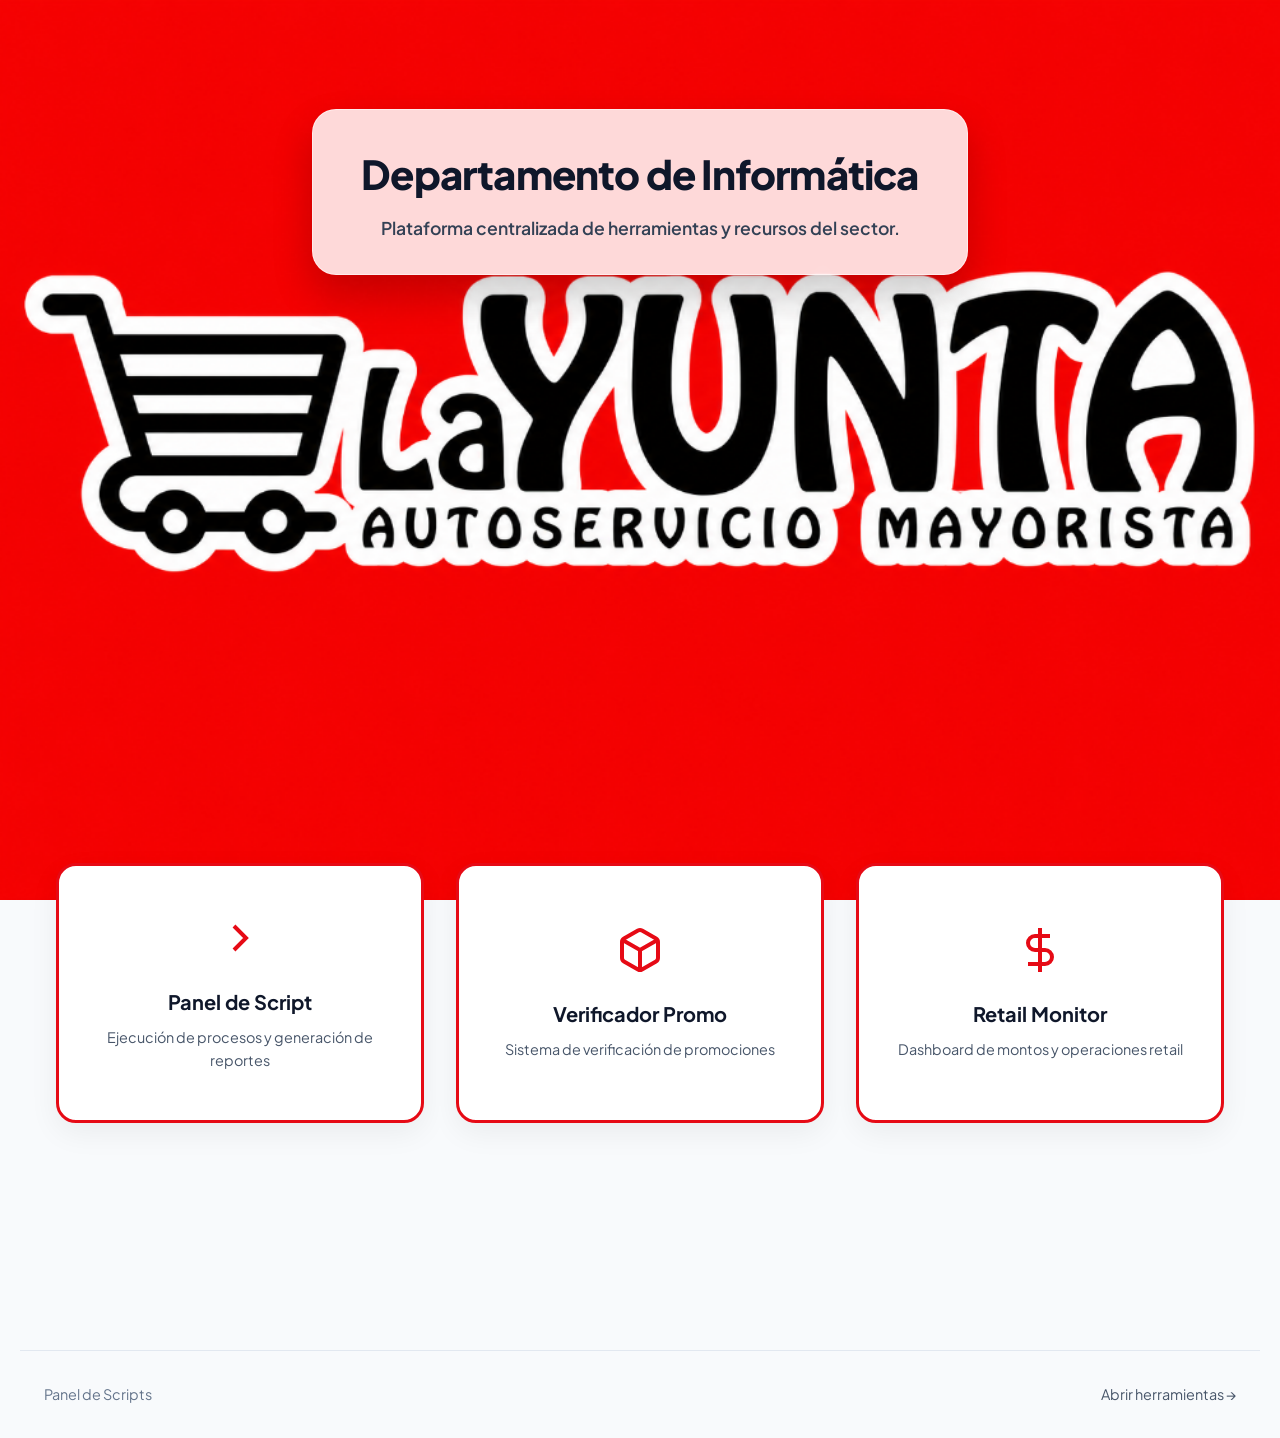
==== index.html @ d496cbad "Cambiar el nombre de Retail Monto a Retail Monitor" ====
<!DOCTYPE html>
<html lang="es">
<head>
    <meta charset="UTF-8">
    <meta name="viewport" content="width=device-width, initial-scale=1.0">
    <title>Informática - LA YUNTA</title>
    <meta name="description" content="Portal de herramientas de Informática de LA YUNTA.">
    
    <!-- Google Fonts -->
    <link rel="preconnect" href="https://fonts.googleapis.com">
    <link rel="preconnect" href="https://fonts.gstatic.com" crossorigin>
    <link href="https://fonts.googleapis.com/css2?family=Outfit:wght@400;500;600;700&family=Plus+Jakarta+Sans:wght@400;500;600;700&display=swap" rel="stylesheet">
    
    <link rel="icon" type="image/svg+xml" href="favicon.svg">
    <link rel="stylesheet" href="style.css">
</head>
<body>
    <div class="glow-bg" style="background-image: url('logo_la_yunta_highres.png'); background-size: cover; background-repeat: no-repeat; background-position: center; opacity: 1;"></div>

    <main>
        <section style="display: flex; flex-direction: column; align-items: center; justify-content: flex-start; width: 100%; min-height: 150vh; padding-top: 5vh;">
            <div class="hero-copy" style="max-width: 800px; margin: 4rem auto 0; text-align: center; padding-bottom: 3rem;">
                <div style="background: rgba(255, 255, 255, 0.85); backdrop-filter: blur(12px); -webkit-backdrop-filter: blur(12px); padding: 2rem 3rem; border-radius: 24px; border: 1px solid rgba(255, 255, 255, 0.5); box-shadow: 0 20px 40px rgba(0,0,0,0.2); display: inline-block;">
                    <h1 style="color: #0f172a; margin-bottom: 0.5rem; letter-spacing: -0.02em; font-size: 2.5rem; font-weight: 800;">Departamento de Informática</h1>
                    <p style="color: #334155; font-weight: 600; font-size: 1.1rem; margin: 0;">Plataforma centralizada de herramientas y recursos del sector.</p>
                </div>
            </div>

            <div class="tools-grid" style="display: grid; grid-template-columns: repeat(auto-fit, minmax(320px, 1fr)); gap: 2rem; max-width: 1200px; margin: 0 auto; padding: 0 1rem; margin-top: 60vh;">
                <!-- Herramienta 1 -->
                <a href="/scripts.html" style="text-decoration: none;">
                    <div class="glass-card preview-card" style="padding: 3rem 2rem; text-align: center; height: 100%; display: flex; flex-direction: column; align-items: center; justify-content: center; gap: 1.5rem; transition: transform 0.2s; border: 3px solid var(--primary);">
                        <svg width="48" height="48" viewBox="0 0 24 24" fill="none" stroke="currentColor" stroke-width="2" style="color: var(--primary)"><polyline points="9 18 15 12 9 6"/></svg>
                        <div>
                            <h3 style="color: var(--text-primary); margin-bottom: 0.5rem; font-size: 1.25rem;">Panel de Script</h3>
                            <p style="color: var(--text-secondary); font-size: 0.9rem;">Ejecución de procesos y generación de reportes</p>
                        </div>
                    </div>
                </a>

                <!-- Herramienta 2 -->
                <a href="https://botly.servepics.com/" style="text-decoration: none;">
                    <div class="glass-card preview-card" style="padding: 3rem 2rem; text-align: center; height: 100%; display: flex; flex-direction: column; align-items: center; justify-content: center; gap: 1.5rem; transition: transform 0.2s; border: 3px solid var(--primary);">
                        <svg width="48" height="48" viewBox="0 0 24 24" fill="none" stroke="currentColor" stroke-width="2" style="color: var(--primary)"><path d="M21 16V8a2 2 0 0 0-1-1.73l-7-4a2 2 0 0 0-2 0l-7 4A2 2 0 0 0 3 8v8a2 2 0 0 0 1 1.73l7 4a2 2 0 0 0 2 0l7-4A2 2 0 0 0 21 16z"></path><polyline points="3.27 6.96 12 12.01 20.73 6.96"></polyline><line x1="12" y1="22.08" x2="12" y2="12"></line></svg>
                        <div>
                            <h3 style="color: var(--text-primary); margin-bottom: 0.5rem; font-size: 1.25rem;">Verificador Promo</h3>
                            <p style="color: var(--text-secondary); font-size: 0.9rem;">Sistema de verificación de promociones</p>
                        </div>
                    </div>
                </a>

                <!-- Herramienta 3 -->
                <a href="http://138.97.177.80:8000/dashboard" style="text-decoration: none;">
                    <div class="glass-card preview-card" style="padding: 3rem 2rem; text-align: center; height: 100%; display: flex; flex-direction: column; align-items: center; justify-content: center; gap: 1.5rem; transition: transform 0.2s; border: 3px solid var(--primary);">
                        <svg width="48" height="48" viewBox="0 0 24 24" fill="none" stroke="currentColor" stroke-width="2" style="color: var(--primary)"><line x1="12" y1="1" x2="12" y2="23"/><path d="M17 5H9.5a3.5 3.5 0 0 0 0 7h5a3.5 3.5 0 0 1 0 7H6"/></svg>
                        <div>
                            <h3 style="color: var(--text-primary); margin-bottom: 0.5rem; font-size: 1.25rem;">Retail Monitor</h3>
                            <p style="color: var(--text-secondary); font-size: 0.9rem;">Dashboard de montos y operaciones retail</p>
                        </div>
                    </div>
                </a>
            </div>
        </section>
    </main>

    <footer class="site-footer">
        <div class="footer-content">
            <span>Panel de Scripts</span>
            <a href="/scripts.html" class="footer-link">Abrir herramientas &rarr;</a>
        </div>
    </footer>
</body>
</html>
---- style.css ----
/* ==========================================================================
   DESIGN SYSTEM & VARIABLES (LIGHT THEME)
   ========================================================================== */
:root {
    --bg-main: #f8fafc;
    --bg-surface: #ffffff;
    --bg-card: rgba(255, 255, 255, 0.9);
    --bg-card-hover: #ffffff;
    --bg-input: #ffffff;
    
    --border-color: #e2e8f0;
    --border-glow: rgba(230, 10, 21, 0.3);
    --border-accent: rgba(230, 10, 21, 0.3);
    
    --text-primary: #0f172a;
    --text-secondary: #475569;
    --text-muted: #64748b;
    
    --primary: #e60a15;
    --primary-hover: #cc000a;
    --primary-glow: rgba(230, 10, 21, 0.25);
    
    --emerald: #059669;
    --emerald-glow: rgba(5, 150, 105, 0.2);
    --rose: #e11d48;
    --rose-glow: rgba(225, 29, 72, 0.2);
    
    --font-heading: 'Outfit', -apple-system, sans-serif;
    --font-body: 'Plus Jakarta Sans', -apple-system, sans-serif;
    
    --radius-sm: 8px;
    --radius-md: 14px;
    --radius-lg: 20px;
    --radius-full: 9999px;
    
    --transition-fast: 0.2s cubic-bezier(0.4, 0, 0.2, 1);
    --transition-normal: 0.3s cubic-bezier(0.4, 0, 0.2, 1);
}

/* ==========================================================================
   RESET & BASE STYLES
   ========================================================================== */
*, *::before, *::after {
    box-sizing: border-box;
    margin: 0;
    padding: 0;
}

body {
    min-height: 100vh;
    font-family: var(--font-body);
    background-color: var(--bg-main);
    color: var(--text-primary);
    line-height: 1.6;
    overflow-x: hidden;
    position: relative;
}

/* Dynamic Ambient Glow */
.glow-bg {
    position: fixed;
    top: 0;
    left: 0;
    width: 100vw;
    height: 100vh;
    pointer-events: none;
    z-index: -1;
    background: 
        radial-gradient(circle at 15% 15%, rgba(230, 10, 21, 0.08), transparent 45%),
        radial-gradient(circle at 85% 20%, rgba(200, 0, 10, 0.06), transparent 40%),
        radial-gradient(circle at 50% 85%, rgba(230, 10, 21, 0.05), transparent 50%);
}

/* ==========================================================================
   HEADER & NAVIGATION
   ========================================================================== */
.site-header {
    max-width: 1240px;
    margin: 0 auto;
    padding: 24px;
    display: flex;
    align-items: center;
    justify-content: space-between;
    gap: 20px;
}

.brand {
    display: inline-flex;
    align-items: center;
    gap: 12px;
    text-decoration: none;
    color: var(--text-primary);
    font-family: var(--font-heading);
    font-size: 1.15rem;
    font-weight: 700;
    letter-spacing: -0.01em;
}

.brand-icon {
    width: 38px;
    height: 38px;
    border-radius: var(--radius-sm);
    background: linear-gradient(135deg, var(--primary), #6366f1);
    display: flex;
    align-items: center;
    justify-content: center;
    color: #ffffff;
    box-shadow: 0 4px 14px var(--primary-glow);
}

.site-nav {
    display: flex;
    align-items: center;
    gap: 12px;
}

.nav-link {
    padding: 8px 16px;
    border-radius: var(--radius-full);
    color: var(--text-secondary);
    text-decoration: none;
    font-size: 0.92rem;
    font-weight: 500;
    transition: var(--transition-fast);
}

.nav-link:hover {
    color: var(--text-primary);
    background: rgba(0, 0, 0, 0.04);
}

.nav-link.active {
    color: var(--text-primary);
    background: rgba(0, 0, 0, 0.06);
}

.nav-btn {
    display: inline-flex;
    align-items: center;
    gap: 6px;
    background: var(--bg-surface);
    border: 1px solid var(--border-color);
    box-shadow: 0 2px 8px rgba(0, 0, 0, 0.05);
}

.nav-btn:hover {
    border-color: var(--primary);
    transform: translateY(-1px);
}

/* ==========================================================================
   HERO SECTION
   ========================================================================== */
.hero {
    max-width: 1240px;
    margin: 0 auto;
    padding: 60px 24px 80px;
    display: grid;
    grid-template-columns: 1.2fr 0.9fr;
    gap: 48px;
    align-items: center;
}

.hero-copy {
    display: flex;
    flex-direction: column;
    align-items: flex-start;
}

.badge {
    display: inline-flex;
    align-items: center;
    gap: 8px;
    padding: 6px 14px;
    border-radius: var(--radius-full);
    background: #e0e7ff;
    border: 1px solid #c7d2fe;
    color: #3730a3;
    font-size: 0.85rem;
    font-weight: 600;
    margin-bottom: 20px;
}

.badge-dot {
    width: 8px;
    height: 8px;
    border-radius: 50%;
    background-color: var(--emerald);
    box-shadow: 0 0 6px var(--emerald);
}

.badge-dot.pulse {
    animation: pulse 2s infinite;
}

@keyframes pulse {
    0% { transform: scale(0.95); box-shadow: 0 0 0 0 rgba(5, 150, 105, 0.7); }
    70% { transform: scale(1); box-shadow: 0 0 0 8px rgba(5, 150, 105, 0); }
    100% { transform: scale(0.95); box-shadow: 0 0 0 0 rgba(5, 150, 105, 0); }
}

.hero h1, .panel-header h1 {
    font-family: var(--font-heading);
    font-size: clamp(2.5rem, 5vw, 3.8rem);
    font-weight: 700;
    line-height: 1.1;
    letter-spacing: -0.02em;
    margin-bottom: 20px;
    color: var(--text-primary);
}

.gradient-text {
    background: linear-gradient(135deg, #4f46e5, #0284c7, #059669);
    -webkit-background-clip: text;
    -webkit-text-fill-color: transparent;
}

.hero p, .panel-header p {
    font-size: 1.1rem;
    color: var(--text-secondary);
    max-width: 580px;
    margin-bottom: 32px;
}

.hero-actions {
    display: flex;
    gap: 16px;
    margin-bottom: 48px;
}

.primary-btn {
    display: inline-flex;
    align-items: center;
    gap: 10px;
    padding: 14px 28px;
    border-radius: var(--radius-md);
    background: linear-gradient(135deg, var(--primary), var(--primary-hover));
    color: #ffffff;
    text-decoration: none;
    font-weight: 600;
    font-size: 1rem;
    box-shadow: 0 6px 20px var(--primary-glow);
    transition: var(--transition-normal);
}

.primary-btn:hover {
    transform: translateY(-2px);
    box-shadow: 0 10px 25px rgba(79, 70, 229, 0.4);
}

.hero-stats {
    display: flex;
    align-items: center;
    gap: 24px;
    padding-top: 24px;
    border-top: 1px solid var(--border-color);
}

.stat-item {
    display: flex;
    flex-direction: column;
}

.stat-num {
    font-family: var(--font-heading);
    font-size: 1.3rem;
    font-weight: 700;
    color: var(--text-primary);
}

.stat-desc {
    font-size: 0.85rem;
    color: var(--text-muted);
}

.stat-divider {
    width: 1px;
    height: 36px;
    background: var(--border-color);
}

/* Hero Preview Card */
.glass-card {
    background: var(--bg-surface);
    border: 1px solid var(--border-color);
    border-radius: var(--radius-lg);
    box-shadow: 0 10px 30px rgba(0, 0, 0, 0.06);
    overflow: hidden;
}

.preview-card {
    padding: 0;
}

.card-header-bar {
    display: flex;
    align-items: center;
    gap: 8px;
    padding: 14px 18px;
    background: #f1f5f9;
    border-bottom: 1px solid var(--border-color);
}

.dot {
    width: 10px;
    height: 10px;
    border-radius: 50%;
}
.dot.red { background: #ff5f56; }
.dot.yellow { background: #ffbd2e; }
.dot.green { background: #27c93f; }

.window-title {
    margin-left: 8px;
    font-family: monospace;
    font-size: 0.8rem;
    color: var(--text-muted);
}

.preview-content {
    padding: 20px;
    display: flex;
    flex-direction: column;
    gap: 12px;
}

.preview-row {
    display: flex;
    align-items: center;
    gap: 14px;
    padding: 12px 16px;
    border-radius: var(--radius-md);
    background: #f8fafc;
    border: 1px solid var(--border-color);
}

.preview-row.active {
    border-color: #c7d2fe;
    background: #e0e7ff;
}

.row-icon {
    width: 34px;
    height: 34px;
    border-radius: var(--radius-sm);
    background: #ffffff;
    border: 1px solid var(--border-color);
    display: flex;
    align-items: center;
    justify-content: center;
    color: var(--primary);
}

.row-info {
    display: flex;
    flex-direction: column;
    flex: 1;
}

.row-title {
    font-size: 0.9rem;
    font-weight: 600;
    color: var(--text-primary);
}

.row-sub {
    font-size: 0.78rem;
    color: var(--text-muted);
}

.pill {
    padding: 4px 10px;
    border-radius: var(--radius-full);
    font-size: 0.75rem;
    font-weight: 600;
}

.pill-success {
    background: #d1fae5;
    color: #047857;
}

.pill-idle {
    background: #e2e8f0;
    color: var(--text-secondary);
}

/* ==========================================================================
   PANEL PAGE & CONTROLS
   ========================================================================== */
.panel-page {
    max-width: 1240px;
    margin: 0 auto;
    padding: 32px 24px 80px;
}

.panel-header {
    margin-bottom: 36px;
}

.panel-controls {
    display: flex;
    align-items: center;
    justify-content: space-between;
    gap: 20px;
    margin-bottom: 32px;
    flex-wrap: wrap;
}

.search-box {
    position: relative;
    flex: 1;
    min-width: 280px;
    max-width: 480px;
}

.search-icon {
    position: absolute;
    left: 16px;
    top: 50%;
    transform: translateY(-50%);
    color: var(--text-muted);
    pointer-events: none;
}

.search-input {
    width: 100%;
    padding: 12px 16px 12px 46px;
    border-radius: var(--radius-md);
    background: var(--bg-surface);
    border: 1px solid var(--border-color);
    color: var(--text-primary);
    font-family: var(--font-body);
    font-size: 0.95rem;
    outline: none;
    box-shadow: 0 2px 6px rgba(0, 0, 0, 0.02);
    transition: var(--transition-fast);
}

.search-input:focus {
    border-color: var(--primary);
    box-shadow: 0 0 0 3px var(--primary-glow);
}

.filter-tags {
    display: flex;
    gap: 8px;
}

.filter-tag {
    padding: 8px 16px;
    border-radius: var(--radius-full);
    background: var(--bg-surface);
    border: 1px solid var(--border-color);
    color: var(--text-secondary);
    font-family: var(--font-body);
    font-size: 0.88rem;
    font-weight: 500;
    cursor: pointer;
    transition: var(--transition-fast);
}

.filter-tag:hover {
    color: var(--text-primary);
    background: #f1f5f9;
}

.filter-tag.active {
    background: var(--primary);
    border-color: var(--primary);
    color: #ffffff;
    box-shadow: 0 4px 12px var(--primary-glow);
}

/* ==========================================================================
   SCRIPTS GRID & CARDS
   ========================================================================== */
.scripts-grid {
    display: grid;
    grid-template-columns: repeat(auto-fill, minmax(340px, 1fr));
    gap: 24px;
}

.script-card {
    background: var(--bg-surface);
    border: 1px solid var(--border-color);
    border-radius: var(--radius-lg);
    padding: 24px;
    display: flex;
    flex-direction: column;
    justify-content: space-between;
    gap: 20px;
    transition: var(--transition-normal);
    position: relative;
    overflow: hidden;
    box-shadow: 0 4px 12px rgba(0, 0, 0, 0.03);
}

.script-card:hover {
    transform: translateY(-4px);
    border-color: #cbd5e1;
    box-shadow: 0 12px 28px rgba(0, 0, 0, 0.08);
}

.card-top {
    display: flex;
    flex-direction: column;
    gap: 12px;
}

.card-header-row {
    display: flex;
    align-items: center;
    justify-content: space-between;
    gap: 12px;
}

.card-icon {
    width: 42px;
    height: 42px;
    border-radius: var(--radius-md);
    background: #e0e7ff;
    border: 1px solid #c7d2fe;
    color: var(--primary);
    display: flex;
    align-items: center;
    justify-content: center;
}

.format-badge {
    padding: 4px 10px;
    border-radius: var(--radius-full);
    background: #f1f5f9;
    border: 1px solid var(--border-color);
    color: var(--text-muted);
    font-size: 0.75rem;
    font-weight: 600;
    text-transform: uppercase;
}

.script-title {
    font-family: var(--font-heading);
    font-size: 1.2rem;
    font-weight: 600;
    color: var(--text-primary);
}

.script-description {
    font-size: 0.9rem;
    color: var(--text-secondary);
    line-height: 1.5;
    min-height: 42px;
}

.card-bottom {
    display: flex;
    flex-direction: column;
    gap: 14px;
}

/* Drag & Drop File Picker */
.dropzone {
    border: 2px dashed #cbd5e1;
    border-radius: var(--radius-md);
    padding: 16px;
    text-align: center;
    background: #f8fafc;
    cursor: pointer;
    transition: var(--transition-fast);
    display: flex;
    flex-direction: column;
    align-items: center;
    justify-content: center;
    gap: 8px;
}

.dropzone:hover, .dropzone.dragover {
    border-color: var(--primary);
    background: #e0e7ff;
}

.dropzone-icon {
    color: var(--text-muted);
    transition: var(--transition-fast);
}

.dropzone:hover .dropzone-icon {
    color: var(--primary);
    transform: translateY(-2px);
}

.dropzone-text {
    font-size: 0.85rem;
    font-weight: 500;
    color: var(--text-secondary);
}

.file-name-preview {
    font-size: 0.82rem;
    color: var(--emerald);
    font-weight: 600;
    word-break: break-all;
    display: flex;
    align-items: center;
    gap: 6px;
}

.run-btn {
    width: 100%;
    padding: 12px;
    border-radius: var(--radius-md);
    background: linear-gradient(135deg, var(--primary), var(--primary-hover));
    border: none;
    color: #ffffff;
    font-family: var(--font-body);
    font-size: 0.95rem;
    font-weight: 600;
    cursor: pointer;
    box-shadow: 0 4px 14px var(--primary-glow);
    transition: var(--transition-fast);
    display: inline-flex;
    align-items: center;
    justify-content: center;
    gap: 8px;
}

.run-btn:hover:not(:disabled) {
    transform: translateY(-1px);
    box-shadow: 0 6px 20px var(--primary-glow);
}

.run-btn:disabled {
    background: #e2e8f0;
    color: var(--text-muted);
    box-shadow: none;
    cursor: not-allowed;
}

/* Spinner Icon */
.spinner {
    animation: rotate 1s linear infinite;
    width: 18px;
    height: 18px;
}

@keyframes rotate {
    100% { transform: rotate(360deg); }
}

/* Skeleton Loader */
.loading-skeleton-grid {
    grid-column: 1 / -1;
    display: grid;
    grid-template-columns: repeat(auto-fill, minmax(340px, 1fr));
    gap: 24px;
}

.skeleton-card {
    height: 280px;
    border-radius: var(--radius-lg);
    background: linear-gradient(90deg, #f1f5f9 25%, #e2e8f0 50%, #f1f5f9 75%);
    background-size: 200% 100%;
    animation: shimmer 1.5s infinite;
}

@keyframes shimmer {
    0% { background-position: 200% 0; }
    100% { background-position: -200% 0; }
}

/* ==========================================================================
   TOAST NOTIFICATIONS
   ========================================================================== */
.toast-container {
    position: fixed;
    bottom: 24px;
    right: 24px;
    z-index: 1000;
    display: flex;
    flex-direction: column;
    gap: 12px;
    pointer-events: none;
}

.toast {
    pointer-events: auto;
    min-width: 320px;
    padding: 16px 20px;
    border-radius: var(--radius-md);
    background: #ffffff;
    border: 1px solid var(--border-color);
    box-shadow: 0 10px 25px rgba(0, 0, 0, 0.1);
    display: flex;
    align-items: flex-start;
    gap: 12px;
    color: var(--text-primary);
    animation: slideIn 0.3s cubic-bezier(0.4, 0, 0.2, 1);
    transition: var(--transition-fast);
}

@keyframes slideIn {
    from { transform: translateX(100%); opacity: 0; }
    to { transform: translateX(0); opacity: 1; }
}

.toast-success {
    border-color: #a7f3d0;
}
.toast-success .toast-icon { color: var(--emerald); }

.toast-error {
    border-color: #fecdd3;
}
.toast-error .toast-icon { color: var(--rose); }

.toast-content {
    display: flex;
    flex-direction: column;
    gap: 2px;
}

.toast-title {
    font-weight: 600;
    font-size: 0.92rem;
}

.toast-msg {
    font-size: 0.85rem;
    color: var(--text-secondary);
}

/* ==========================================================================
   FOOTER & RESPONSIVE
   ========================================================================== */
.site-footer {
    max-width: 1240px;
    margin: 0 auto;
    padding: 32px 24px;
    border-top: 1px solid var(--border-color);
}

.footer-content {
    display: flex;
    align-items: center;
    justify-content: space-between;
    color: var(--text-muted);
    font-size: 0.9rem;
}

.footer-link {
    color: var(--text-secondary);
    text-decoration: none;
    transition: var(--transition-fast);
}

.footer-link:hover {
    color: var(--text-primary);
}

@media (max-width: 868px) {
    .hero {
        grid-template-columns: 1fr;
        padding-top: 30px;
    }
    
    .panel-controls {
        flex-direction: column;
        align-items: stretch;
    }
    
    .search-box {
        max-width: 100%;
    }
}
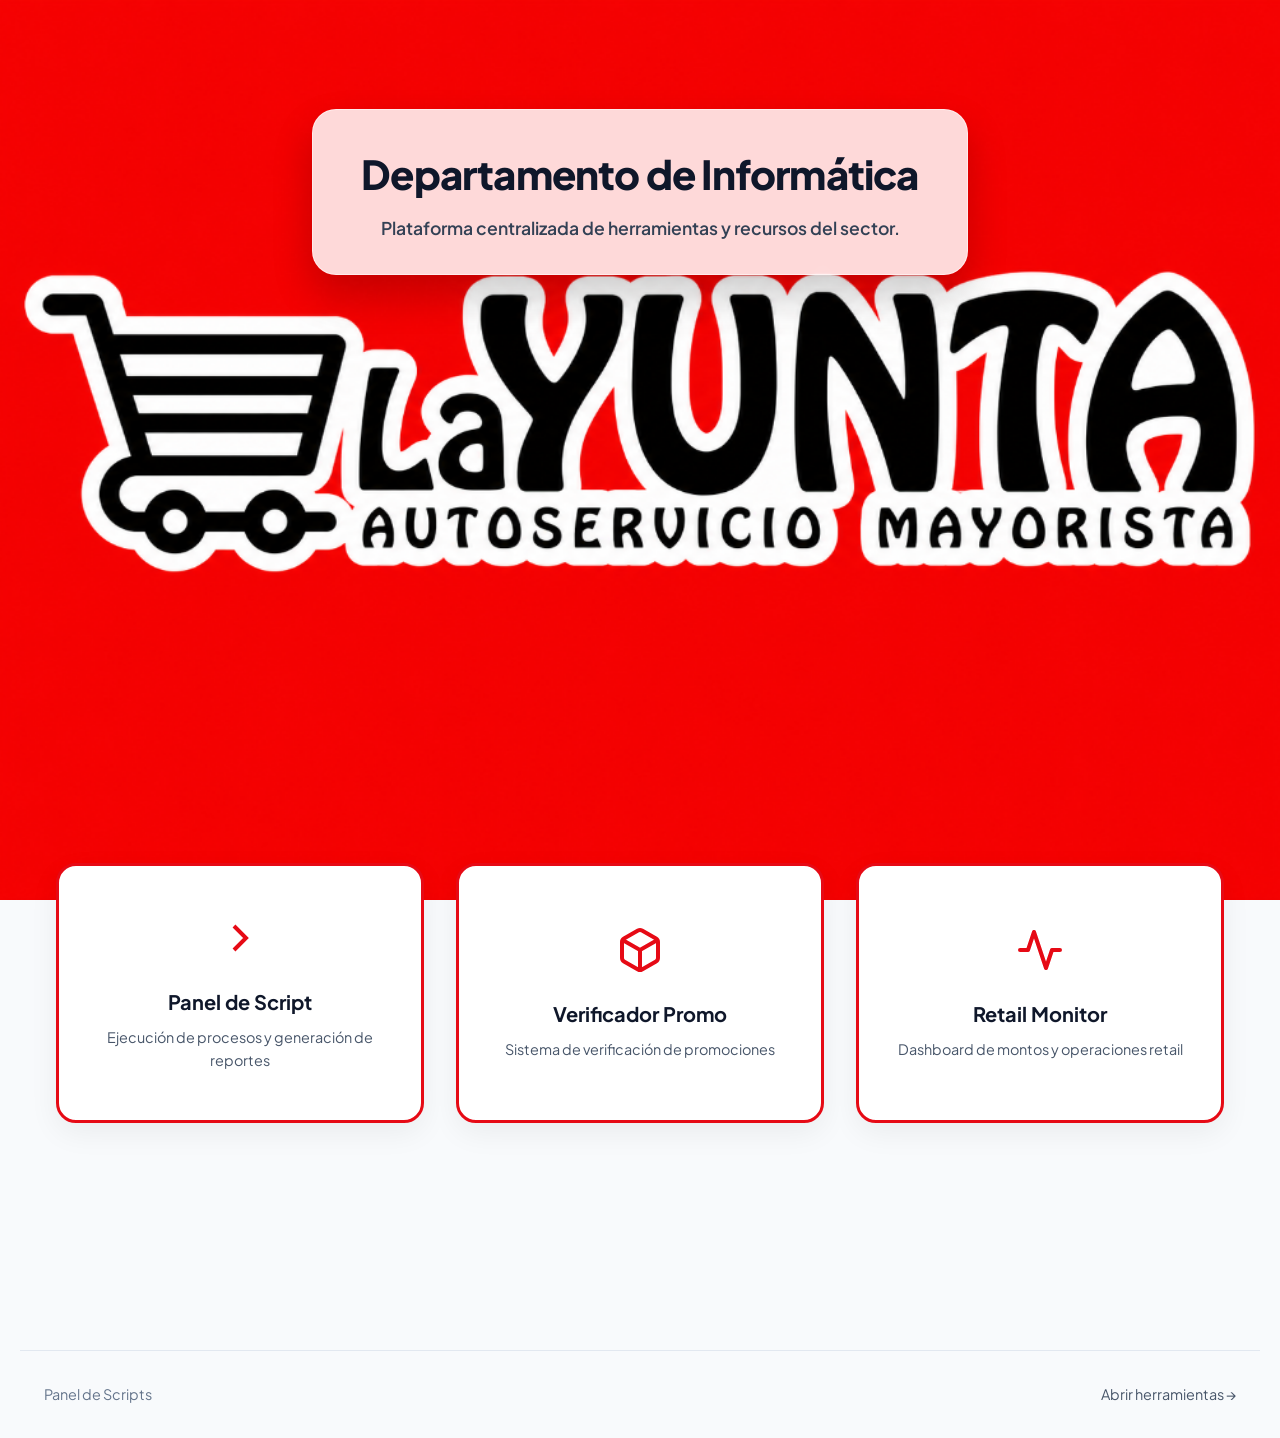
==== commit f190ba79: "Cambiar icono de Retail Monitor por icono de monitoreo (actividad)" ====
--- a/index.html
+++ b/index.html
@@ -52,7 +52,7 @@
                 <!-- Herramienta 3 -->
                 <a href="http://138.97.177.80:8000/dashboard" style="text-decoration: none;">
                     <div class="glass-card preview-card" style="padding: 3rem 2rem; text-align: center; height: 100%; display: flex; flex-direction: column; align-items: center; justify-content: center; gap: 1.5rem; transition: transform 0.2s; border: 3px solid var(--primary);">
-                        <svg width="48" height="48" viewBox="0 0 24 24" fill="none" stroke="currentColor" stroke-width="2" style="color: var(--primary)"><line x1="12" y1="1" x2="12" y2="23"/><path d="M17 5H9.5a3.5 3.5 0 0 0 0 7h5a3.5 3.5 0 0 1 0 7H6"/></svg>
+                        <svg width="48" height="48" viewBox="0 0 24 24" fill="none" stroke="currentColor" stroke-width="2" stroke-linecap="round" stroke-linejoin="round" style="color: var(--primary)"><polyline points="22 12 18 12 15 21 9 3 6 12 2 12"></polyline></svg>
                         <div>
                             <h3 style="color: var(--text-primary); margin-bottom: 0.5rem; font-size: 1.25rem;">Retail Monitor</h3>
                             <p style="color: var(--text-secondary); font-size: 0.9rem;">Dashboard de montos y operaciones retail</p>
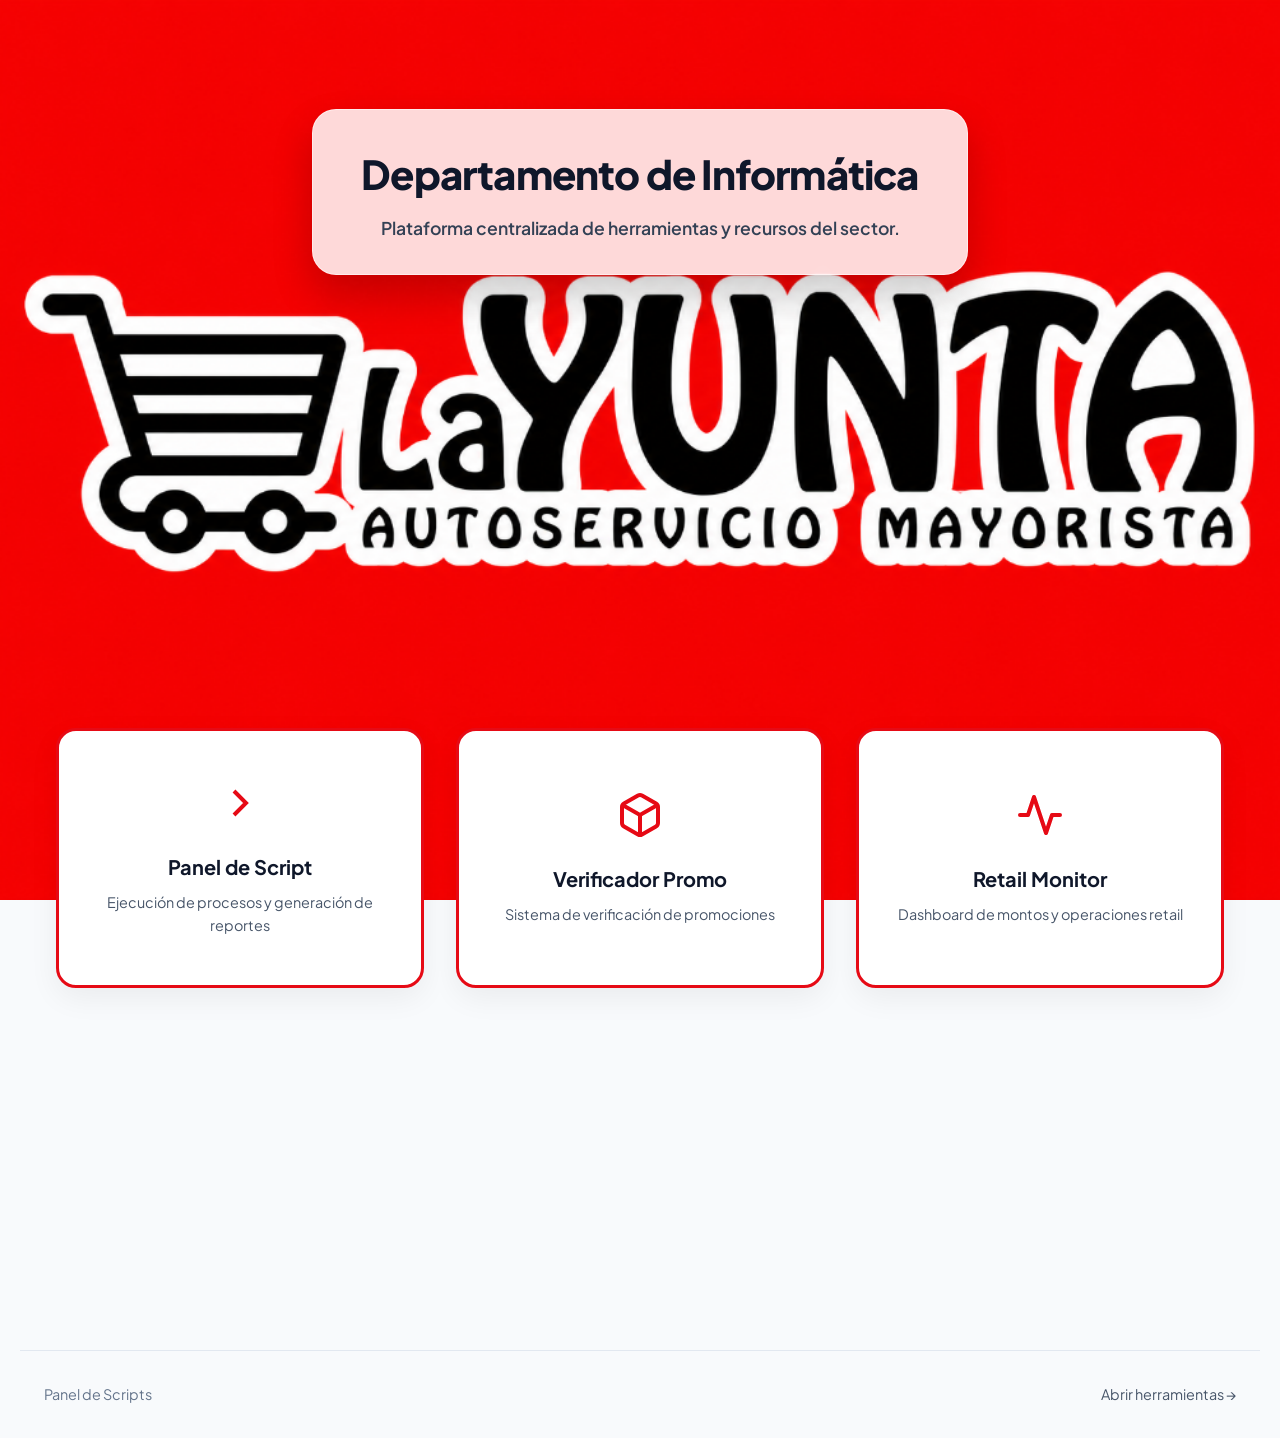
==== commit 4395fab2: "Reducir un poco la distancia entre el titulo y las opciones" ====
--- a/index.html
+++ b/index.html
@@ -26,7 +26,7 @@
                 </div>
             </div>
 
-            <div class="tools-grid" style="display: grid; grid-template-columns: repeat(auto-fit, minmax(320px, 1fr)); gap: 2rem; max-width: 1200px; margin: 0 auto; padding: 0 1rem; margin-top: 60vh;">
+            <div class="tools-grid" style="display: grid; grid-template-columns: repeat(auto-fit, minmax(320px, 1fr)); gap: 2rem; max-width: 1200px; margin: 0 auto; padding: 0 1rem; margin-top: 45vh;">
                 <!-- Herramienta 1 -->
                 <a href="/scripts.html" style="text-decoration: none;">
                     <div class="glass-card preview-card" style="padding: 3rem 2rem; text-align: center; height: 100%; display: flex; flex-direction: column; align-items: center; justify-content: center; gap: 1.5rem; transition: transform 0.2s; border: 3px solid var(--primary);">
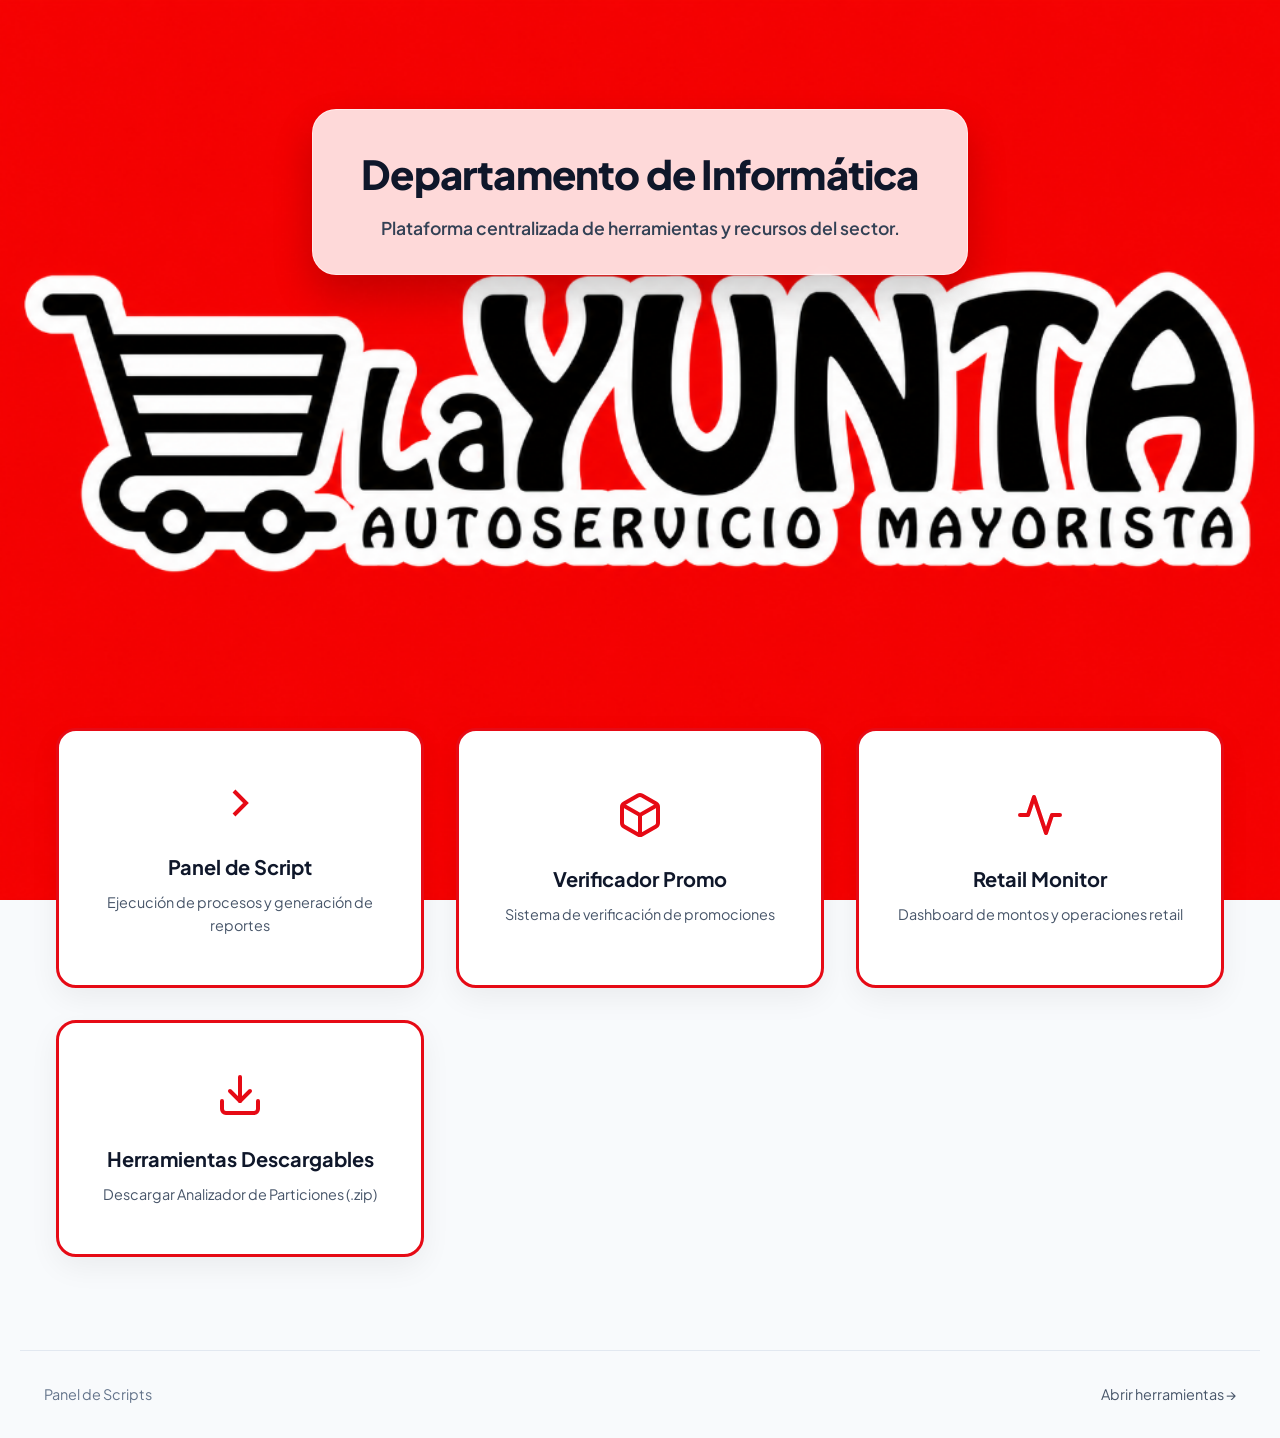
==== commit 48fbb73b: "Agregar opcion de herramientas descargables con Analizador de Particiones" ====
--- a/index.html
+++ b/index.html
@@ -59,6 +59,17 @@
                         </div>
                     </div>
                 </a>
+
+                <!-- Herramienta 4 -->
+                <a href="/analizador_particiones.zip" download style="text-decoration: none;">
+                    <div class="glass-card preview-card" style="padding: 3rem 2rem; text-align: center; height: 100%; display: flex; flex-direction: column; align-items: center; justify-content: center; gap: 1.5rem; transition: transform 0.2s; border: 3px solid var(--primary);">
+                        <svg width="48" height="48" viewBox="0 0 24 24" fill="none" stroke="currentColor" stroke-width="2" stroke-linecap="round" stroke-linejoin="round" style="color: var(--primary)"><path d="M21 15v4a2 2 0 0 1-2 2H5a2 2 0 0 1-2-2v-4"></path><polyline points="7 10 12 15 17 10"></polyline><line x1="12" y1="15" x2="12" y2="3"></line></svg>
+                        <div>
+                            <h3 style="color: var(--text-primary); margin-bottom: 0.5rem; font-size: 1.25rem;">Herramientas Descargables</h3>
+                            <p style="color: var(--text-secondary); font-size: 0.9rem;">Descargar Analizador de Particiones (.zip)</p>
+                        </div>
+                    </div>
+                </a>
             </div>
         </section>
     </main>
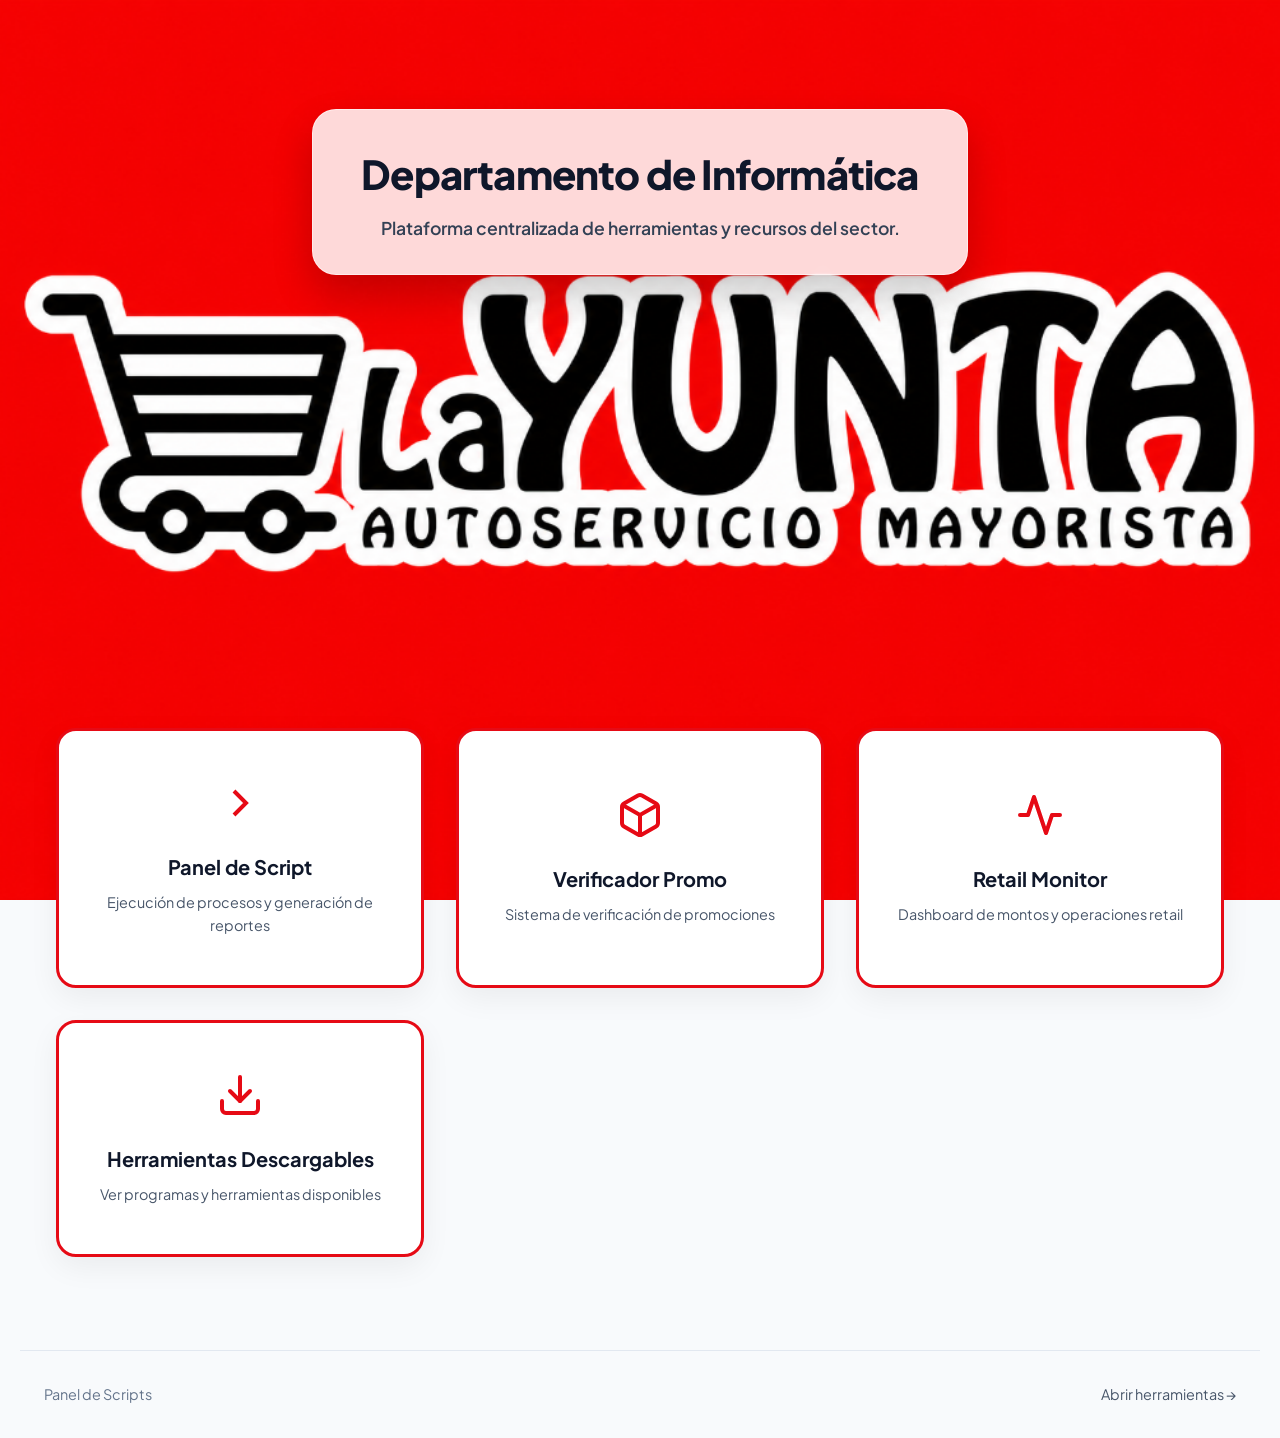
==== commit 545c37cb: "Crear apartado de descargas y mover Analizador de Particiones" ====
--- a/index.html
+++ b/index.html
@@ -61,12 +61,12 @@
                 </a>
 
                 <!-- Herramienta 4 -->
-                <a href="/analizador_particiones.zip" download style="text-decoration: none;">
+                <a href="/descargas.html" style="text-decoration: none;">
                     <div class="glass-card preview-card" style="padding: 3rem 2rem; text-align: center; height: 100%; display: flex; flex-direction: column; align-items: center; justify-content: center; gap: 1.5rem; transition: transform 0.2s; border: 3px solid var(--primary);">
                         <svg width="48" height="48" viewBox="0 0 24 24" fill="none" stroke="currentColor" stroke-width="2" stroke-linecap="round" stroke-linejoin="round" style="color: var(--primary)"><path d="M21 15v4a2 2 0 0 1-2 2H5a2 2 0 0 1-2-2v-4"></path><polyline points="7 10 12 15 17 10"></polyline><line x1="12" y1="15" x2="12" y2="3"></line></svg>
                         <div>
                             <h3 style="color: var(--text-primary); margin-bottom: 0.5rem; font-size: 1.25rem;">Herramientas Descargables</h3>
-                            <p style="color: var(--text-secondary); font-size: 0.9rem;">Descargar Analizador de Particiones (.zip)</p>
+                            <p style="color: var(--text-secondary); font-size: 0.9rem;">Ver programas y herramientas disponibles</p>
                         </div>
                     </div>
                 </a>
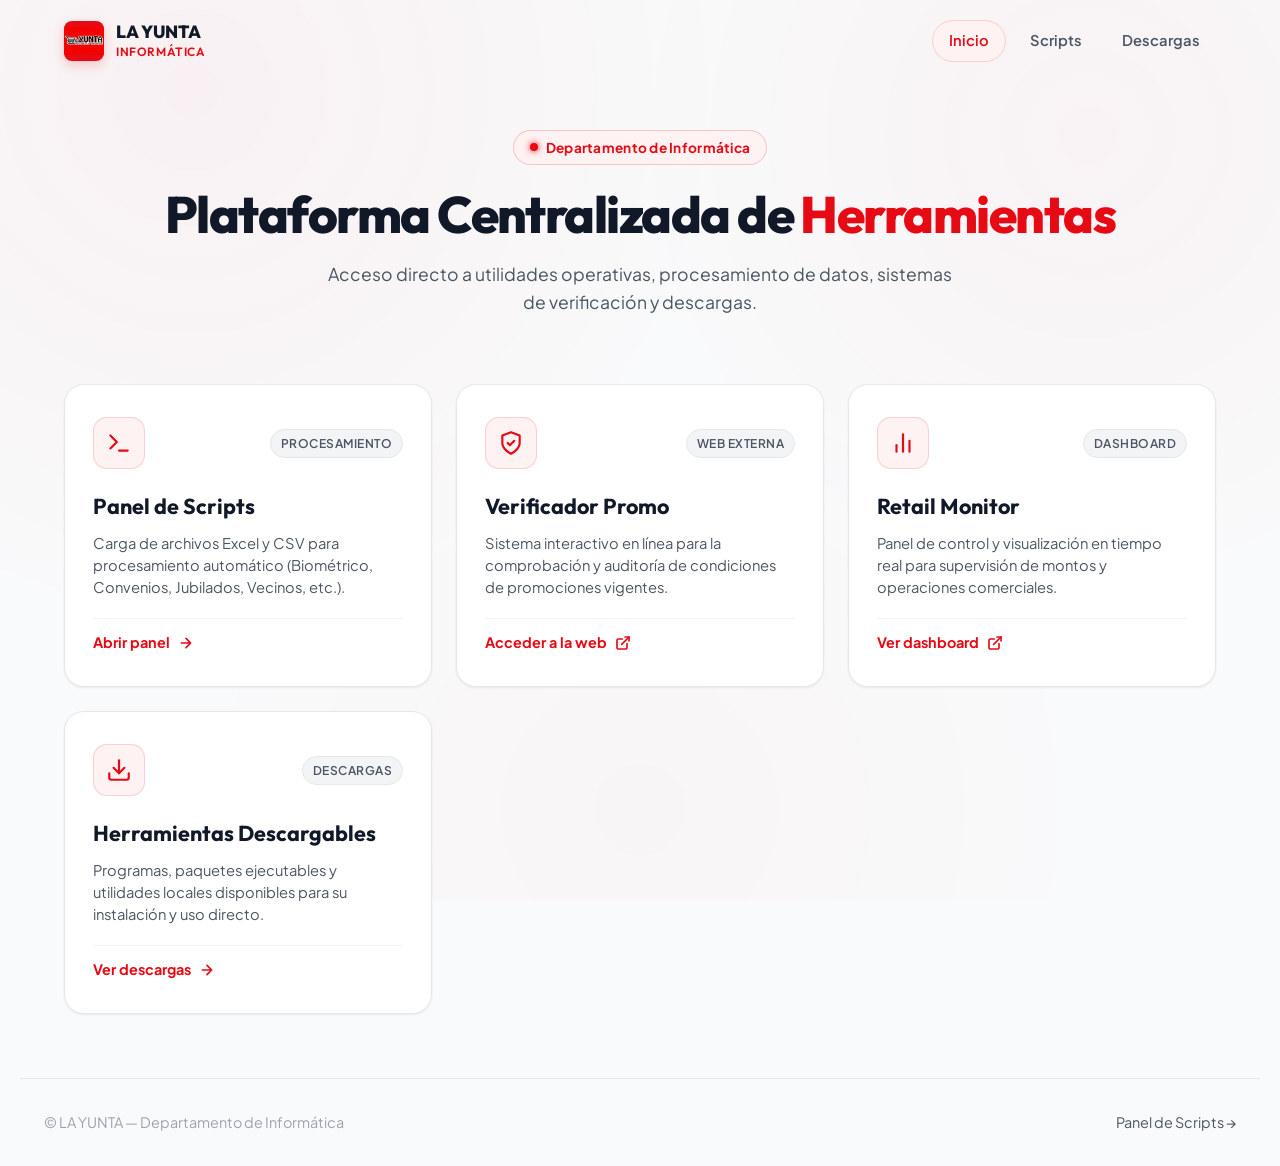
==== commit d14eb54e: "Rediseño de interfaz: estilo limpio en blanco y rojo, remoción de imagen de fondo y reestructuración" ====
--- a/index.html
+++ b/index.html
@@ -3,81 +3,140 @@
 <head>
     <meta charset="UTF-8">
     <meta name="viewport" content="width=device-width, initial-scale=1.0">
-    <title>Informática - LA YUNTA</title>
-    <meta name="description" content="Portal de herramientas de Informática de LA YUNTA.">
+    <title>Informática — LA YUNTA</title>
+    <meta name="description" content="Portal de herramientas, scripts y utilidades del Departamento de Informática de LA YUNTA.">
     
     <!-- Google Fonts -->
     <link rel="preconnect" href="https://fonts.googleapis.com">
     <link rel="preconnect" href="https://fonts.gstatic.com" crossorigin>
-    <link href="https://fonts.googleapis.com/css2?family=Outfit:wght@400;500;600;700&family=Plus+Jakarta+Sans:wght@400;500;600;700&display=swap" rel="stylesheet">
+    <link href="https://fonts.googleapis.com/css2?family=Outfit:wght@400;500;600;700;800&family=Plus+Jakarta+Sans:wght@400;500;600;700&display=swap" rel="stylesheet">
     
     <link rel="icon" type="image/svg+xml" href="favicon.svg">
     <link rel="stylesheet" href="style.css">
 </head>
 <body>
-    <div class="glow-bg" style="background-image: url('logo_la_yunta_highres.png'); background-size: cover; background-repeat: no-repeat; background-position: center; opacity: 1;"></div>
+    <div class="glow-bg"></div>
+
+    <header class="site-header">
+        <a class="brand" href="/">
+            <div class="brand-icon-wrap">
+                <img src="logo_la_yunta_highres.png" alt="Logo LA YUNTA" onerror="this.style.display='none'">
+            </div>
+            <div class="brand-text">
+                <span class="brand-title">LA YUNTA</span>
+                <span class="brand-sub">Informática</span>
+            </div>
+        </a>
+        <nav class="site-nav">
+            <a href="/" class="nav-link active">Inicio</a>
+            <a href="/scripts.html" class="nav-link">Scripts</a>
+            <a href="/descargas.html" class="nav-link">Descargas</a>
+        </nav>
+    </header>
 
     <main>
-        <section style="display: flex; flex-direction: column; align-items: center; justify-content: flex-start; width: 100%; min-height: 150vh; padding-top: 5vh;">
-            <div class="hero-copy" style="max-width: 800px; margin: 4rem auto 0; text-align: center; padding-bottom: 3rem;">
-                <div style="background: rgba(255, 255, 255, 0.85); backdrop-filter: blur(12px); -webkit-backdrop-filter: blur(12px); padding: 2rem 3rem; border-radius: 24px; border: 1px solid rgba(255, 255, 255, 0.5); box-shadow: 0 20px 40px rgba(0,0,0,0.2); display: inline-block;">
-                    <h1 style="color: #0f172a; margin-bottom: 0.5rem; letter-spacing: -0.02em; font-size: 2.5rem; font-weight: 800;">Departamento de Informática</h1>
-                    <p style="color: #334155; font-weight: 600; font-size: 1.1rem; margin: 0;">Plataforma centralizada de herramientas y recursos del sector.</p>
+        <section class="portal-hero">
+            <div class="badge">
+                <span class="badge-dot pulse"></span>
+                <span>Departamento de Informática</span>
+            </div>
+            <h1>Plataforma Centralizada de <span class="highlight">Herramientas</span></h1>
+            <p>Acceso directo a utilidades operativas, procesamiento de datos, sistemas de verificación y descargas.</p>
+        </section>
+
+        <section class="portal-grid">
+            <!-- Herramienta 1: Panel de Scripts -->
+            <a href="/scripts.html" class="portal-card">
+                <div class="portal-card-top">
+                    <div class="portal-card-icon">
+                        <svg width="26" height="26" viewBox="0 0 24 24" fill="none" stroke="currentColor" stroke-width="2" stroke-linecap="round" stroke-linejoin="round">
+                            <polyline points="4 17 10 11 4 5"></polyline>
+                            <line x1="12" y1="19" x2="20" y2="19"></line>
+                        </svg>
+                    </div>
+                    <span class="portal-card-badge">Procesamiento</span>
                 </div>
-            </div>
+                <div class="portal-card-body">
+                    <h2 class="portal-card-title">Panel de Scripts</h2>
+                    <p class="portal-card-desc">Carga de archivos Excel y CSV para procesamiento automático (Biométrico, Convenios, Jubilados, Vecinos, etc.).</p>
+                </div>
+                <div class="portal-card-footer">
+                    <span>Abrir panel</span>
+                    <svg class="portal-card-arrow" width="16" height="16" viewBox="0 0 24 24" fill="none" stroke="currentColor" stroke-width="2.5" stroke-linecap="round" stroke-linejoin="round"><path d="M5 12h14M12 5l7 7-7 7"/></svg>
+                </div>
+            </a>
 
-            <div class="tools-grid" style="display: grid; grid-template-columns: repeat(auto-fit, minmax(320px, 1fr)); gap: 2rem; max-width: 1200px; margin: 0 auto; padding: 0 1rem; margin-top: 45vh;">
-                <!-- Herramienta 1 -->
-                <a href="/scripts.html" style="text-decoration: none;">
-                    <div class="glass-card preview-card" style="padding: 3rem 2rem; text-align: center; height: 100%; display: flex; flex-direction: column; align-items: center; justify-content: center; gap: 1.5rem; transition: transform 0.2s; border: 3px solid var(--primary);">
-                        <svg width="48" height="48" viewBox="0 0 24 24" fill="none" stroke="currentColor" stroke-width="2" style="color: var(--primary)"><polyline points="9 18 15 12 9 6"/></svg>
-                        <div>
-                            <h3 style="color: var(--text-primary); margin-bottom: 0.5rem; font-size: 1.25rem;">Panel de Script</h3>
-                            <p style="color: var(--text-secondary); font-size: 0.9rem;">Ejecución de procesos y generación de reportes</p>
-                        </div>
+            <!-- Herramienta 2: Verificador Promo -->
+            <a href="https://botly.servepics.com/" target="_blank" rel="noopener noreferrer" class="portal-card">
+                <div class="portal-card-top">
+                    <div class="portal-card-icon">
+                        <svg width="26" height="26" viewBox="0 0 24 24" fill="none" stroke="currentColor" stroke-width="2" stroke-linecap="round" stroke-linejoin="round">
+                            <path d="M12 22s8-4 8-10V5l-8-3-8 3v7c0 6 8 10 8 10z"></path>
+                            <polyline points="9 12 11 14 15 10"></polyline>
+                        </svg>
                     </div>
-                </a>
+                    <span class="portal-card-badge">Web Externa</span>
+                </div>
+                <div class="portal-card-body">
+                    <h2 class="portal-card-title">Verificador Promo</h2>
+                    <p class="portal-card-desc">Sistema interactivo en línea para la comprobación y auditoría de condiciones de promociones vigentes.</p>
+                </div>
+                <div class="portal-card-footer">
+                    <span>Acceder a la web</span>
+                    <svg class="portal-card-arrow" width="16" height="16" viewBox="0 0 24 24" fill="none" stroke="currentColor" stroke-width="2.5" stroke-linecap="round" stroke-linejoin="round"><path d="M18 13v6a2 2 0 0 1-2 2H5a2 2 0 0 1-2-2V8a2 2 0 0 1 2-2h6"></path><polyline points="15 3 21 3 21 9"></polyline><line x1="10" y1="14" x2="21" y2="3"></line></svg>
+                </div>
+            </a>
 
-                <!-- Herramienta 2 -->
-                <a href="https://botly.servepics.com/" style="text-decoration: none;">
-                    <div class="glass-card preview-card" style="padding: 3rem 2rem; text-align: center; height: 100%; display: flex; flex-direction: column; align-items: center; justify-content: center; gap: 1.5rem; transition: transform 0.2s; border: 3px solid var(--primary);">
-                        <svg width="48" height="48" viewBox="0 0 24 24" fill="none" stroke="currentColor" stroke-width="2" style="color: var(--primary)"><path d="M21 16V8a2 2 0 0 0-1-1.73l-7-4a2 2 0 0 0-2 0l-7 4A2 2 0 0 0 3 8v8a2 2 0 0 0 1 1.73l7 4a2 2 0 0 0 2 0l7-4A2 2 0 0 0 21 16z"></path><polyline points="3.27 6.96 12 12.01 20.73 6.96"></polyline><line x1="12" y1="22.08" x2="12" y2="12"></line></svg>
-                        <div>
-                            <h3 style="color: var(--text-primary); margin-bottom: 0.5rem; font-size: 1.25rem;">Verificador Promo</h3>
-                            <p style="color: var(--text-secondary); font-size: 0.9rem;">Sistema de verificación de promociones</p>
-                        </div>
+            <!-- Herramienta 3: Retail Monitor -->
+            <a href="http://138.97.177.80:8000/dashboard" target="_blank" rel="noopener noreferrer" class="portal-card">
+                <div class="portal-card-top">
+                    <div class="portal-card-icon">
+                        <svg width="26" height="26" viewBox="0 0 24 24" fill="none" stroke="currentColor" stroke-width="2" stroke-linecap="round" stroke-linejoin="round">
+                            <line x1="18" y1="20" x2="18" y2="10"></line>
+                            <line x1="12" y1="20" x2="12" y2="4"></line>
+                            <line x1="6" y1="20" x2="6" y2="14"></line>
+                        </svg>
                     </div>
-                </a>
+                    <span class="portal-card-badge">Dashboard</span>
+                </div>
+                <div class="portal-card-body">
+                    <h2 class="portal-card-title">Retail Monitor</h2>
+                    <p class="portal-card-desc">Panel de control y visualización en tiempo real para supervisión de montos y operaciones comerciales.</p>
+                </div>
+                <div class="portal-card-footer">
+                    <span>Ver dashboard</span>
+                    <svg class="portal-card-arrow" width="16" height="16" viewBox="0 0 24 24" fill="none" stroke="currentColor" stroke-width="2.5" stroke-linecap="round" stroke-linejoin="round"><path d="M18 13v6a2 2 0 0 1-2 2H5a2 2 0 0 1-2-2V8a2 2 0 0 1 2-2h6"></path><polyline points="15 3 21 3 21 9"></polyline><line x1="10" y1="14" x2="21" y2="3"></line></svg>
+                </div>
+            </a>
 
-                <!-- Herramienta 3 -->
-                <a href="http://138.97.177.80:8000/dashboard" style="text-decoration: none;">
-                    <div class="glass-card preview-card" style="padding: 3rem 2rem; text-align: center; height: 100%; display: flex; flex-direction: column; align-items: center; justify-content: center; gap: 1.5rem; transition: transform 0.2s; border: 3px solid var(--primary);">
-                        <svg width="48" height="48" viewBox="0 0 24 24" fill="none" stroke="currentColor" stroke-width="2" stroke-linecap="round" stroke-linejoin="round" style="color: var(--primary)"><polyline points="22 12 18 12 15 21 9 3 6 12 2 12"></polyline></svg>
-                        <div>
-                            <h3 style="color: var(--text-primary); margin-bottom: 0.5rem; font-size: 1.25rem;">Retail Monitor</h3>
-                            <p style="color: var(--text-secondary); font-size: 0.9rem;">Dashboard de montos y operaciones retail</p>
-                        </div>
+            <!-- Herramienta 4: Descargas -->
+            <a href="/descargas.html" class="portal-card">
+                <div class="portal-card-top">
+                    <div class="portal-card-icon">
+                        <svg width="26" height="26" viewBox="0 0 24 24" fill="none" stroke="currentColor" stroke-width="2" stroke-linecap="round" stroke-linejoin="round">
+                            <path d="M21 15v4a2 2 0 0 1-2 2H5a2 2 0 0 1-2-2v-4"></path>
+                            <polyline points="7 10 12 15 17 10"></polyline>
+                            <line x1="12" y1="15" x2="12" y2="3"></line>
+                        </svg>
                     </div>
-                </a>
-
-                <!-- Herramienta 4 -->
-                <a href="/descargas.html" style="text-decoration: none;">
-                    <div class="glass-card preview-card" style="padding: 3rem 2rem; text-align: center; height: 100%; display: flex; flex-direction: column; align-items: center; justify-content: center; gap: 1.5rem; transition: transform 0.2s; border: 3px solid var(--primary);">
-                        <svg width="48" height="48" viewBox="0 0 24 24" fill="none" stroke="currentColor" stroke-width="2" stroke-linecap="round" stroke-linejoin="round" style="color: var(--primary)"><path d="M21 15v4a2 2 0 0 1-2 2H5a2 2 0 0 1-2-2v-4"></path><polyline points="7 10 12 15 17 10"></polyline><line x1="12" y1="15" x2="12" y2="3"></line></svg>
-                        <div>
-                            <h3 style="color: var(--text-primary); margin-bottom: 0.5rem; font-size: 1.25rem;">Herramientas Descargables</h3>
-                            <p style="color: var(--text-secondary); font-size: 0.9rem;">Ver programas y herramientas disponibles</p>
-                        </div>
-                    </div>
-                </a>
-            </div>
+                    <span class="portal-card-badge">Descargas</span>
+                </div>
+                <div class="portal-card-body">
+                    <h2 class="portal-card-title">Herramientas Descargables</h2>
+                    <p class="portal-card-desc">Programas, paquetes ejecutables y utilidades locales disponibles para su instalación y uso directo.</p>
+                </div>
+                <div class="portal-card-footer">
+                    <span>Ver descargas</span>
+                    <svg class="portal-card-arrow" width="16" height="16" viewBox="0 0 24 24" fill="none" stroke="currentColor" stroke-width="2.5" stroke-linecap="round" stroke-linejoin="round"><path d="M5 12h14M12 5l7 7-7 7"/></svg>
+                </div>
+            </a>
         </section>
     </main>
 
     <footer class="site-footer">
         <div class="footer-content">
-            <span>Panel de Scripts</span>
-            <a href="/scripts.html" class="footer-link">Abrir herramientas &rarr;</a>
+            <span>© LA YUNTA — Departamento de Informática</span>
+            <a href="/scripts.html" class="footer-link">Panel de Scripts &rarr;</a>
         </div>
     </footer>
 </body>
--- a/style.css
+++ b/style.css
@@ -1,37 +1,43 @@
 /* ==========================================================================
-   DESIGN SYSTEM & VARIABLES (LIGHT THEME)
+   DESIGN SYSTEM & VARIABLES (WHITE & RED MODERN THEME)
    ========================================================================== */
 :root {
-    --bg-main: #f8fafc;
+    --bg-main: #f9fafb;
     --bg-surface: #ffffff;
-    --bg-card: rgba(255, 255, 255, 0.9);
+    --bg-card: #ffffff;
     --bg-card-hover: #ffffff;
     --bg-input: #ffffff;
     
-    --border-color: #e2e8f0;
-    --border-glow: rgba(230, 10, 21, 0.3);
-    --border-accent: rgba(230, 10, 21, 0.3);
+    --border-color: #e5e7eb;
+    --border-glow: rgba(230, 10, 21, 0.25);
+    --border-accent: rgba(230, 10, 21, 0.35);
     
-    --text-primary: #0f172a;
-    --text-secondary: #475569;
-    --text-muted: #64748b;
+    --text-primary: #111827;
+    --text-secondary: #4b5563;
+    --text-muted: #9ca3af;
     
     --primary: #e60a15;
-    --primary-hover: #cc000a;
-    --primary-glow: rgba(230, 10, 21, 0.25);
+    --primary-hover: #c40812;
+    --primary-light: #fef2f2;
+    --primary-glow: rgba(230, 10, 21, 0.2);
     
     --emerald: #059669;
     --emerald-glow: rgba(5, 150, 105, 0.2);
-    --rose: #e11d48;
-    --rose-glow: rgba(225, 29, 72, 0.2);
+    --rose: #e60a15;
+    --rose-glow: rgba(230, 10, 21, 0.2);
     
-    --font-heading: 'Outfit', -apple-system, sans-serif;
-    --font-body: 'Plus Jakarta Sans', -apple-system, sans-serif;
+    --font-heading: 'Outfit', -apple-system, BlinkMacSystemFont, 'Segoe UI', Roboto, sans-serif;
+    --font-body: 'Plus Jakarta Sans', -apple-system, BlinkMacSystemFont, 'Segoe UI', Roboto, sans-serif;
     
     --radius-sm: 8px;
     --radius-md: 14px;
     --radius-lg: 20px;
     --radius-full: 9999px;
+    
+    --shadow-sm: 0 1px 3px rgba(0, 0, 0, 0.05), 0 1px 2px rgba(0, 0, 0, 0.03);
+    --shadow-md: 0 4px 16px rgba(0, 0, 0, 0.06), 0 2px 4px rgba(0, 0, 0, 0.03);
+    --shadow-lg: 0 12px 32px rgba(0, 0, 0, 0.08), 0 4px 8px rgba(0, 0, 0, 0.04);
+    --shadow-red: 0 8px 24px rgba(230, 10, 21, 0.2);
     
     --transition-fast: 0.2s cubic-bezier(0.4, 0, 0.2, 1);
     --transition-normal: 0.3s cubic-bezier(0.4, 0, 0.2, 1);
@@ -56,7 +62,7 @@
     position: relative;
 }
 
-/* Dynamic Ambient Glow */
+/* Subtle Ambient Glow without image */
 .glow-bg {
     position: fixed;
     top: 0;
@@ -66,18 +72,18 @@
     pointer-events: none;
     z-index: -1;
     background: 
-        radial-gradient(circle at 15% 15%, rgba(230, 10, 21, 0.08), transparent 45%),
-        radial-gradient(circle at 85% 20%, rgba(200, 0, 10, 0.06), transparent 40%),
-        radial-gradient(circle at 50% 85%, rgba(230, 10, 21, 0.05), transparent 50%);
+        radial-gradient(circle at 15% 10%, rgba(230, 10, 21, 0.04), transparent 40%),
+        radial-gradient(circle at 85% 15%, rgba(230, 10, 21, 0.03), transparent 35%),
+        radial-gradient(circle at 50% 90%, rgba(230, 10, 21, 0.02), transparent 45%);
 }
 
 /* ==========================================================================
    HEADER & NAVIGATION
    ========================================================================== */
 .site-header {
-    max-width: 1240px;
+    max-width: 1200px;
     margin: 0 auto;
-    padding: 24px;
+    padding: 20px 24px;
     display: flex;
     align-items: center;
     justify-content: space-between;
@@ -91,27 +97,54 @@
     text-decoration: none;
     color: var(--text-primary);
     font-family: var(--font-heading);
-    font-size: 1.15rem;
+    font-size: 1.2rem;
     font-weight: 700;
     letter-spacing: -0.01em;
 }
 
-.brand-icon {
-    width: 38px;
-    height: 38px;
+.brand-icon-wrap {
+    width: 40px;
+    height: 40px;
     border-radius: var(--radius-sm);
-    background: linear-gradient(135deg, var(--primary), #6366f1);
+    background: var(--primary);
     display: flex;
     align-items: center;
     justify-content: center;
     color: #ffffff;
-    box-shadow: 0 4px 14px var(--primary-glow);
+    box-shadow: 0 4px 12px var(--primary-glow);
+    overflow: hidden;
+}
+
+.brand-icon-wrap img {
+    width: 100%;
+    height: 100%;
+    object-fit: contain;
+}
+
+.brand-text {
+    display: flex;
+    flex-direction: column;
+}
+
+.brand-title {
+    font-weight: 800;
+    font-size: 1.1rem;
+    line-height: 1.2;
+    color: var(--text-primary);
+}
+
+.brand-sub {
+    font-size: 0.75rem;
+    font-weight: 600;
+    color: var(--primary);
+    letter-spacing: 0.05em;
+    text-transform: uppercase;
 }
 
 .site-nav {
     display: flex;
     align-items: center;
-    gap: 12px;
+    gap: 8px;
 }
 
 .nav-link {
@@ -120,73 +153,52 @@
     color: var(--text-secondary);
     text-decoration: none;
     font-size: 0.92rem;
-    font-weight: 500;
+    font-weight: 600;
     transition: var(--transition-fast);
 }
 
 .nav-link:hover {
-    color: var(--text-primary);
-    background: rgba(0, 0, 0, 0.04);
+    color: var(--primary);
+    background: var(--primary-light);
 }
 
 .nav-link.active {
-    color: var(--text-primary);
-    background: rgba(0, 0, 0, 0.06);
-}
-
-.nav-btn {
-    display: inline-flex;
-    align-items: center;
-    gap: 6px;
-    background: var(--bg-surface);
-    border: 1px solid var(--border-color);
-    box-shadow: 0 2px 8px rgba(0, 0, 0, 0.05);
-}
-
-.nav-btn:hover {
-    border-color: var(--primary);
-    transform: translateY(-1px);
+    color: var(--primary);
+    background: var(--primary-light);
+    border: 1px solid rgba(230, 10, 21, 0.15);
 }
 
 /* ==========================================================================
-   HERO SECTION
+   HUB / PORTAL HERO SECTION
    ========================================================================== */
-.hero {
-    max-width: 1240px;
+.portal-hero {
+    max-width: 1200px;
     margin: 0 auto;
-    padding: 60px 24px 80px;
-    display: grid;
-    grid-template-columns: 1.2fr 0.9fr;
-    gap: 48px;
-    align-items: center;
-}
-
-.hero-copy {
-    display: flex;
-    flex-direction: column;
-    align-items: flex-start;
+    padding: 48px 24px 32px;
+    text-align: center;
 }
 
 .badge {
     display: inline-flex;
     align-items: center;
     gap: 8px;
-    padding: 6px 14px;
+    padding: 6px 16px;
     border-radius: var(--radius-full);
-    background: #e0e7ff;
-    border: 1px solid #c7d2fe;
-    color: #3730a3;
+    background: var(--primary-light);
+    border: 1px solid rgba(230, 10, 21, 0.2);
+    color: var(--primary);
     font-size: 0.85rem;
-    font-weight: 600;
+    font-weight: 700;
     margin-bottom: 20px;
+    letter-spacing: 0.02em;
 }
 
 .badge-dot {
     width: 8px;
     height: 8px;
     border-radius: 50%;
-    background-color: var(--emerald);
-    box-shadow: 0 0 6px var(--emerald);
+    background-color: var(--primary);
+    box-shadow: 0 0 6px var(--primary);
 }
 
 .badge-dot.pulse {
@@ -194,9 +206,162 @@
 }
 
 @keyframes pulse {
-    0% { transform: scale(0.95); box-shadow: 0 0 0 0 rgba(5, 150, 105, 0.7); }
-    70% { transform: scale(1); box-shadow: 0 0 0 8px rgba(5, 150, 105, 0); }
-    100% { transform: scale(0.95); box-shadow: 0 0 0 0 rgba(5, 150, 105, 0); }
+    0% { transform: scale(0.95); box-shadow: 0 0 0 0 rgba(230, 10, 21, 0.7); }
+    70% { transform: scale(1); box-shadow: 0 0 0 8px rgba(230, 10, 21, 0); }
+    100% { transform: scale(0.95); box-shadow: 0 0 0 0 rgba(230, 10, 21, 0); }
+}
+
+.portal-hero h1 {
+    font-family: var(--font-heading);
+    font-size: clamp(2rem, 4.5vw, 3.2rem);
+    font-weight: 800;
+    line-height: 1.15;
+    letter-spacing: -0.03em;
+    margin-bottom: 16px;
+    color: var(--text-primary);
+}
+
+.portal-hero h1 span.highlight {
+    color: var(--primary);
+}
+
+.portal-hero p {
+    font-size: 1.1rem;
+    color: var(--text-secondary);
+    max-width: 640px;
+    margin: 0 auto 36px;
+}
+
+/* ==========================================================================
+   PORTAL CARDS GRID (HUB)
+   ========================================================================== */
+.portal-grid {
+    display: grid;
+    grid-template-columns: repeat(auto-fit, minmax(280px, 1fr));
+    gap: 24px;
+    max-width: 1200px;
+    margin: 0 auto;
+    padding: 0 24px 64px;
+}
+
+.portal-card {
+    background: var(--bg-surface);
+    border: 1px solid var(--border-color);
+    border-radius: var(--radius-lg);
+    padding: 32px 28px;
+    text-decoration: none;
+    color: inherit;
+    display: flex;
+    flex-direction: column;
+    justify-content: space-between;
+    align-items: flex-start;
+    gap: 20px;
+    position: relative;
+    box-shadow: var(--shadow-sm);
+    transition: all var(--transition-normal);
+    overflow: hidden;
+}
+
+.portal-card::before {
+    content: '';
+    position: absolute;
+    top: 0;
+    left: 0;
+    width: 100%;
+    height: 4px;
+    background: transparent;
+    transition: var(--transition-fast);
+}
+
+.portal-card:hover {
+    transform: translateY(-5px);
+    border-color: var(--border-accent);
+    box-shadow: var(--shadow-lg);
+}
+
+.portal-card:hover::before {
+    background: var(--primary);
+}
+
+.portal-card-top {
+    display: flex;
+    align-items: center;
+    justify-content: space-between;
+    width: 100%;
+}
+
+.portal-card-icon {
+    width: 52px;
+    height: 52px;
+    border-radius: var(--radius-md);
+    background: var(--primary-light);
+    border: 1px solid rgba(230, 10, 21, 0.15);
+    color: var(--primary);
+    display: flex;
+    align-items: center;
+    justify-content: center;
+    transition: var(--transition-fast);
+}
+
+.portal-card:hover .portal-card-icon {
+    background: var(--primary);
+    color: #ffffff;
+    transform: scale(1.05);
+}
+
+.portal-card-badge {
+    padding: 4px 10px;
+    border-radius: var(--radius-full);
+    background: #f3f4f6;
+    border: 1px solid var(--border-color);
+    color: var(--text-secondary);
+    font-size: 0.75rem;
+    font-weight: 600;
+    text-transform: uppercase;
+    letter-spacing: 0.04em;
+}
+
+.portal-card-body {
+    width: 100%;
+}
+
+.portal-card-title {
+    font-family: var(--font-heading);
+    font-size: 1.35rem;
+    font-weight: 700;
+    color: var(--text-primary);
+    margin-bottom: 8px;
+    transition: var(--transition-fast);
+}
+
+.portal-card:hover .portal-card-title {
+    color: var(--primary);
+}
+
+.portal-card-desc {
+    font-size: 0.92rem;
+    color: var(--text-secondary);
+    line-height: 1.5;
+}
+
+.portal-card-footer {
+    display: flex;
+    align-items: center;
+    gap: 8px;
+    font-size: 0.9rem;
+    font-weight: 700;
+    color: var(--primary);
+    padding-top: 12px;
+    border-top: 1px solid #f3f4f6;
+    width: 100%;
+}
+
+.portal-card-arrow {
+    transition: transform var(--transition-fast);
+}
+
+.portal-card:hover .portal-card-arrow {
+    transform: translateX(4px);
 }
 
 .hero h1, .panel-header h1 {
@@ -519,8 +684,8 @@
     width: 42px;
     height: 42px;
     border-radius: var(--radius-md);
-    background: #e0e7ff;
-    border: 1px solid #c7d2fe;
+    background: var(--primary-light);
+    border: 1px solid rgba(230, 10, 21, 0.15);
     color: var(--primary);
     display: flex;
     align-items: center;
@@ -576,7 +741,7 @@
 
 .dropzone:hover, .dropzone.dragover {
     border-color: var(--primary);
-    background: #e0e7ff;
+    background: var(--primary-light);
 }
 
 .dropzone-icon {
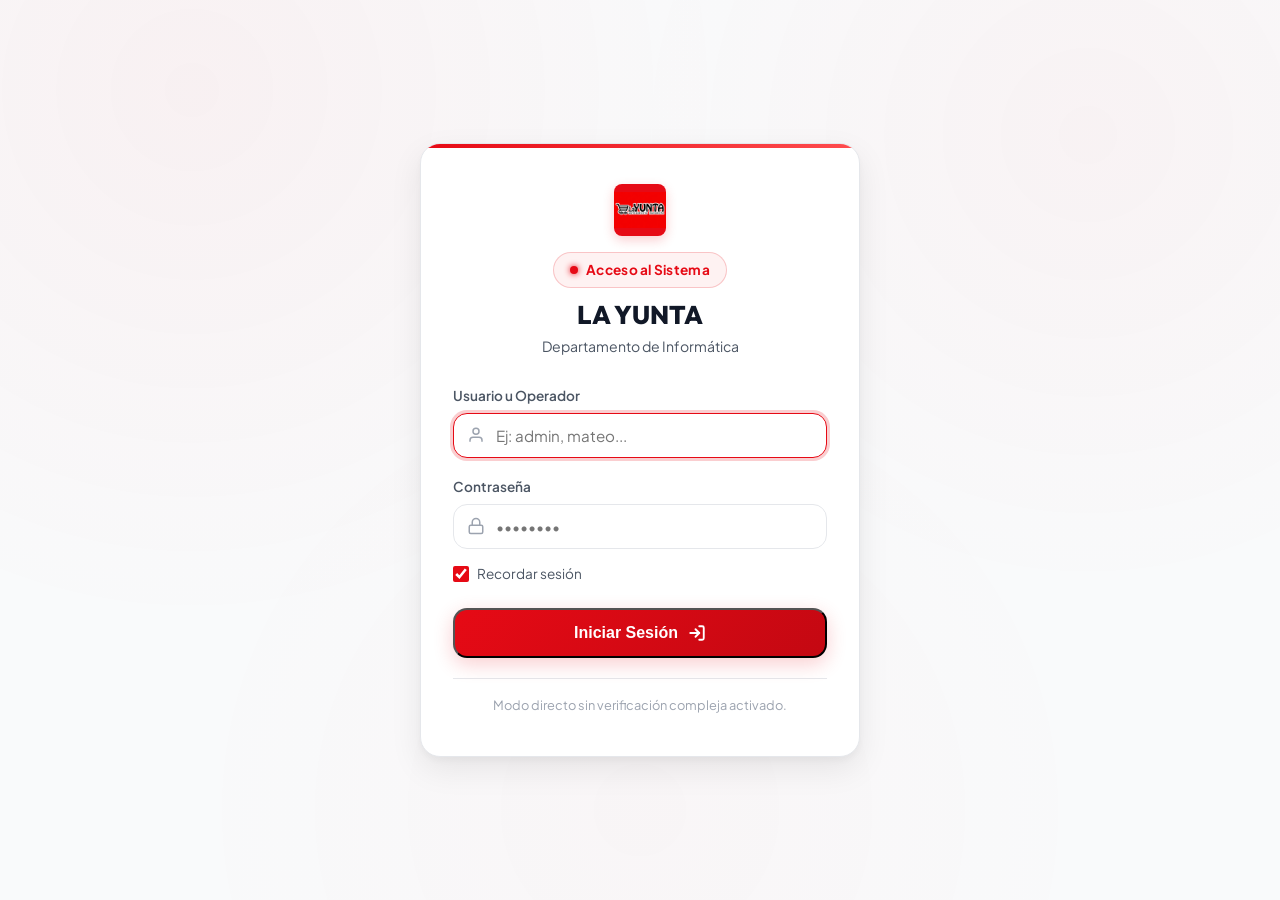
==== commit efc50d4c: "feat: implementar login de sesion simple sin verificacion" ====
--- a/index.html
+++ b/index.html
@@ -139,5 +139,7 @@
             <a href="/scripts.html" class="footer-link">Panel de Scripts &rarr;</a>
         </div>
     </footer>
+
+    <script src="auth.js"></script>
 </body>
 </html>
--- a/style.css
+++ b/style.css
@@ -937,3 +937,211 @@
         max-width: 100%;
     }
 }
+
+/* ==========================================================================
+   AUTH & LOGIN STYLES
+   ========================================================================== */
+.login-body {
+    display: flex;
+    align-items: center;
+    justify-content: center;
+    min-height: 100vh;
+    padding: 24px;
+}
+
+.login-wrapper {
+    width: 100%;
+    max-width: 440px;
+    margin: auto;
+    animation: fadeIn 0.4s ease-out;
+}
+
+.login-card {
+    background: var(--bg-card);
+    border: 1px solid var(--border-color);
+    border-radius: var(--radius-lg);
+    padding: 40px 32px;
+    box-shadow: var(--shadow-lg);
+    position: relative;
+    overflow: hidden;
+}
+
+.login-card::before {
+    content: '';
+    position: absolute;
+    top: 0;
+    left: 0;
+    right: 0;
+    height: 4px;
+    background: linear-gradient(90deg, var(--primary), #ff4d4f);
+}
+
+.login-header {
+    text-align: center;
+    margin-bottom: 28px;
+}
+
+.login-title {
+    font-family: var(--font-heading);
+    font-size: 1.6rem;
+    font-weight: 800;
+    color: var(--text-primary);
+    line-height: 1.2;
+}
+
+.login-subtitle {
+    font-size: 0.88rem;
+    color: var(--text-secondary);
+    margin-top: 4px;
+}
+
+.login-form {
+    display: flex;
+    flex-direction: column;
+    gap: 18px;
+}
+
+.form-group {
+    display: flex;
+    flex-direction: column;
+    gap: 6px;
+    text-align: left;
+}
+
+.form-label {
+    font-size: 0.85rem;
+    font-weight: 600;
+    color: var(--text-secondary);
+}
+
+.input-icon-wrap {
+    position: relative;
+    display: flex;
+    align-items: center;
+}
+
+.input-icon {
+    position: absolute;
+    left: 14px;
+    color: var(--text-muted);
+    pointer-events: none;
+}
+
+.login-input {
+    width: 100%;
+    padding: 12px 14px 12px 42px;
+    border: 1px solid var(--border-color);
+    border-radius: var(--radius-md);
+    font-family: var(--font-body);
+    font-size: 0.95rem;
+    color: var(--text-primary);
+    background-color: var(--bg-input);
+    outline: none;
+    transition: var(--transition-fast);
+}
+
+.login-input:focus {
+    border-color: var(--primary);
+    box-shadow: 0 0 0 3px var(--primary-glow);
+}
+
+.login-options {
+    display: flex;
+    align-items: center;
+    justify-content: space-between;
+    font-size: 0.85rem;
+    color: var(--text-secondary);
+    margin-top: -4px;
+}
+
+.remember-label {
+    display: inline-flex;
+    align-items: center;
+    gap: 8px;
+    cursor: pointer;
+    user-select: none;
+}
+
+.remember-label input[type="checkbox"] {
+    accent-color: var(--primary);
+    width: 16px;
+    height: 16px;
+    cursor: pointer;
+}
+
+.login-btn {
+    width: 100%;
+    justify-content: center;
+    padding: 14px 20px;
+    font-size: 1rem;
+    font-weight: 700;
+    margin-top: 6px;
+}
+
+.login-footer {
+    text-align: center;
+    margin-top: 20px;
+    padding-top: 16px;
+    border-top: 1px solid var(--border-color);
+}
+
+.login-footer-hint {
+    font-size: 0.8rem;
+    color: var(--text-muted);
+}
+
+/* Nav User Widget */
+.nav-user-widget {
+    display: inline-flex;
+    align-items: center;
+    gap: 10px;
+    padding-left: 12px;
+    border-left: 1px solid var(--border-color);
+    margin-left: 6px;
+}
+
+.nav-user-info {
+    display: inline-flex;
+    align-items: center;
+    gap: 6px;
+    padding: 6px 12px;
+    background: #f3f4f6;
+    border-radius: var(--radius-full);
+    font-size: 0.85rem;
+    font-weight: 600;
+    color: var(--text-primary);
+}
+
+.nav-user-icon {
+    color: var(--primary);
+}
+
+.nav-username {
+    max-width: 120px;
+    white-space: nowrap;
+    overflow: hidden;
+    text-overflow: ellipsis;
+}
+
+.logout-btn {
+    display: inline-flex;
+    align-items: center;
+    gap: 5px;
+    padding: 6px 12px;
+    border: 1px solid var(--border-color);
+    background: var(--bg-surface);
+    color: var(--text-secondary);
+    font-family: var(--font-body);
+    font-size: 0.82rem;
+    font-weight: 600;
+    border-radius: var(--radius-full);
+    cursor: pointer;
+    transition: var(--transition-fast);
+}
+
+.logout-btn:hover {
+    background: var(--primary-light);
+    color: var(--primary);
+    border-color: var(--border-accent);
+}
+
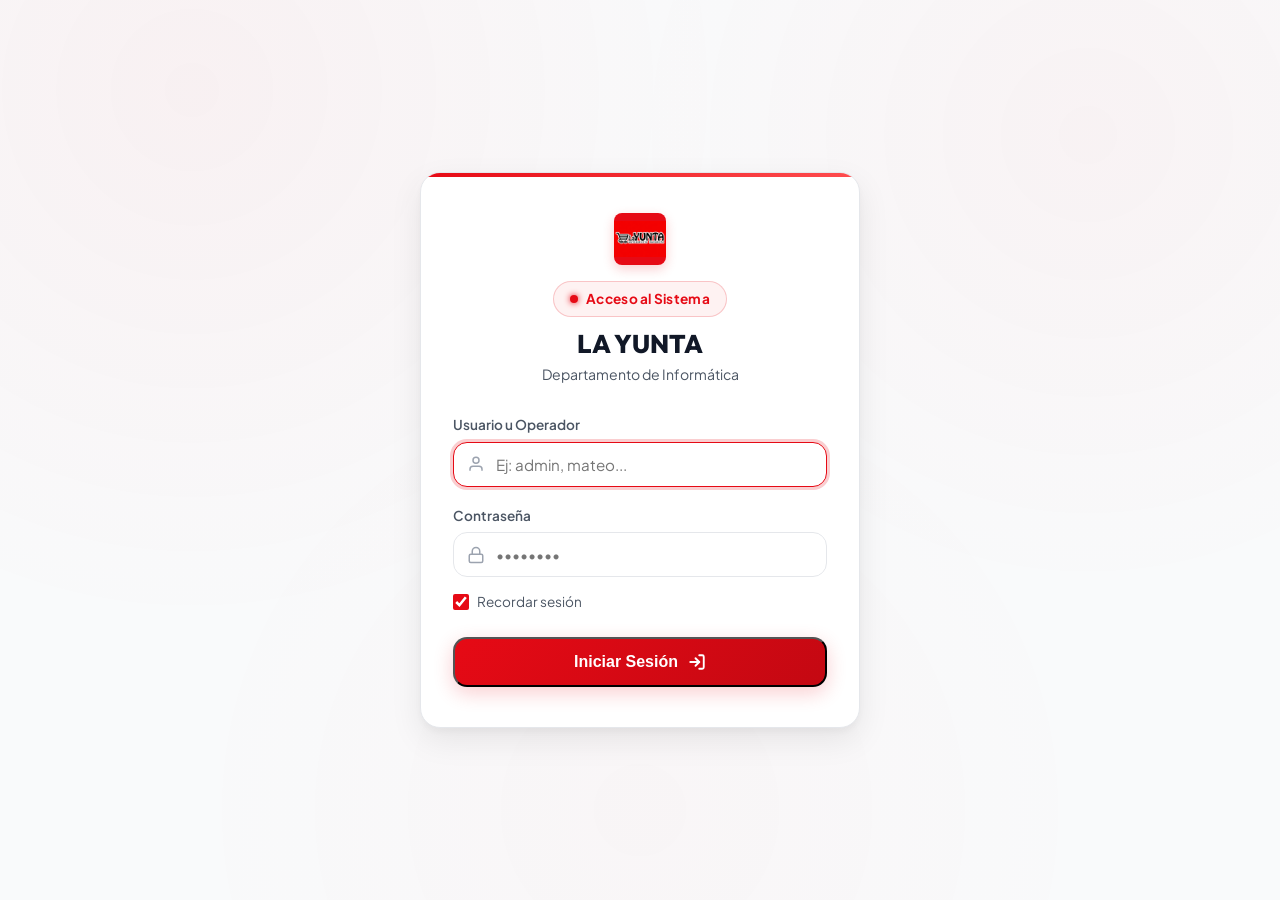
==== commit eb2ded77: "feat: gestion dinamica de aplicaciones web en portal de inicio" ====
--- a/index.html
+++ b/index.html
@@ -42,11 +42,555 @@
             </div>
             <h1>Plataforma Centralizada de <span class="highlight">Herramientas</span></h1>
             <p>Acceso directo a utilidades operativas, procesamiento de datos, sistemas de verificación y descargas.</p>
+            <div style="margin-top: -12px; margin-bottom: 24px;">
+                <button type="button" class="primary-btn" id="btn-open-app-modal" style="padding: 12px 22px; font-size: 0.95rem; background: linear-gradient(135deg, var(--primary), var(--primary-hover)); display: inline-flex; align-items: center; gap: 8px;">
+                    <svg width="18" height="18" viewBox="0 0 24 24" fill="none" stroke="currentColor" stroke-width="2.5" stroke-linecap="round" stroke-linejoin="round">
+                        <line x1="12" y1="5" x2="12" y2="19"></line>
+                        <line x1="5" y1="12" x2="19" y2="12"></line>
+                    </svg>
+                    <span>Agregar Aplicación Web</span>
+                </button>
+            </div>
         </section>
 
-        <section class="portal-grid">
-            <!-- Herramienta 1: Panel de Scripts -->
-            <a href="/scripts.html" class="portal-card">
+        <section class="portal-grid" id="portal-grid">
+            <div class="loading-skeleton-grid" style="grid-column: 1 / -1; display: grid; grid-template-columns: repeat(auto-fit, minmax(280px, 1fr)); gap: 24px;">
+                <div class="skeleton-card" style="height: 220px;"></div>
+                <div class="skeleton-card" style="height: 220px;"></div>
+                <div class="skeleton-card" style="height: 220px;"></div>
+                <div class="skeleton-card" style="height: 220px;"></div>
+            </div>
+        </section>
+    </main>
+
+    <!-- Modal para Agregar Nueva Aplicación Web -->
+    <div id="new-app-modal" class="user-modal-backdrop" style="display: none;">
+        <div class="user-modal-card" style="max-width: 520px;">
+            <div class="user-modal-header">
+                <h3 class="user-modal-title">
+                    <svg width="22" height="22" viewBox="0 0 24 24" fill="none" stroke="currentColor" stroke-width="2">
+                        <circle cx="12" cy="12" r="10"></circle>
+                        <line x1="2" y1="12" x2="22" y2="12"></line>
+                        <path d="M12 2a15.3 15.3 0 0 1 4 10 15.3 15.3 0 0 1-4 10 15.3 15.3 0 0 1-4-10 15.3 15.3 0 0 1 4-10z"></path>
+                    </svg>
+                    <span>Nueva Aplicación Web</span>
+                </h3>
+                <button type="button" class="user-modal-close" id="close-app-modal">&times;</button>
+            </div>
+
+            <form id="create-app-form" class="login-form">
+                <div class="form-group">
+                    <label for="app-title-input" class="form-label">Título del Sistema / Web</label>
+                    <div class="input-icon-wrap">
+                        <svg class="input-icon" width="18" height="18" viewBox="0 0 24 24" fill="none" stroke="currentColor" stroke-width="2">
+                            <path d="M14 2H6a2 2 0 0 0-2 2v16a2 2 0 0 0 2 2h12a2 2 0 0 0 2-2V8z"></path>
+                            <polyline points="14 2 14 8 20 8"></polyline>
+                        </svg>
+                        <input type="text" id="app-title-input" class="login-input" placeholder="Ej: Portal de Proveedores" required>
+                    </div>
+                </div>
+
+                <div class="form-group">
+                    <label for="app-desc-input" class="form-label">Descripción</label>
+                    <div class="input-icon-wrap">
+                        <svg class="input-icon" width="18" height="18" viewBox="0 0 24 24" fill="none" stroke="currentColor" stroke-width="2">
+                            <line x1="21" y1="10" x2="3" y2="10"></line>
+                            <line x1="21" y1="6" x2="3" y2="6"></line>
+                            <line x1="21" y1="14" x2="3" y2="14"></line>
+                            <line x1="21" y1="18" x2="3" y2="18"></line>
+                        </svg>
+                        <input type="text" id="app-desc-input" class="login-input" placeholder="Breve descripción del servicio o plataforma">
+                    </div>
+                </div>
+
+                <div class="form-row" style="display: grid; grid-template-columns: 1fr 1fr; gap: 12px;">
+                    <div class="form-group">
+                        <label for="app-badge-input" class="form-label">Etiqueta / Badge</label>
+                        <div class="input-icon-wrap">
+                            <svg class="input-icon" width="18" height="18" viewBox="0 0 24 24" fill="none" stroke="currentColor" stroke-width="2">
+                                <rect x="3" y="3" width="18" height="18" rx="2" ry="2"></rect>
+                            </svg>
+                            <input type="text" id="app-badge-input" class="login-input" placeholder="Ej: Web Externa, Dashboard, etc.">
+                        </div>
+                    </div>
+
+                    <div class="form-group">
+                        <label for="app-icon-select" class="form-label">Ícono</label>
+                        <div class="input-icon-wrap">
+                            <select id="app-icon-select" class="login-input" style="padding-left: 12px; cursor: pointer;">
+                                <option value="globe">🌐 Web / Globo</option>
+                                <option value="shield">🛡️ Escudo / Seguridad</option>
+                                <option value="dashboard">📊 Dashboard / Gráficos</option>
+                                <option value="terminal">💻 Terminal / Script</option>
+                                <option value="database">🗄️ Base de Datos</option>
+                                <option value="link">🔗 Enlace Directo</option>
+                            </select>
+                        </div>
+                    </div>
+                </div>
+
+                <div class="form-group">
+                    <label for="app-url-input" class="form-label">Enlace URL</label>
+                    <div class="input-icon-wrap">
+                        <svg class="input-icon" width="18" height="18" viewBox="0 0 24 24" fill="none" stroke="currentColor" stroke-width="2">
+                            <path d="M10 13a5 5 0 0 0 7.54.54l3-3a5 5 0 0 0-7.07-7.07l-1.72 1.71"></path>
+                            <path d="M14 11a5 5 0 0 0-7.54-.54l-3 3a5 5 0 0 0 7.07 7.07l1.71-1.71"></path>
+                        </svg>
+                        <input type="url" id="app-url-input" class="login-input" placeholder="https://..." required>
+                    </div>
+                </div>
+
+                <div class="form-group">
+                    <label for="app-footer-input" class="form-label">Texto del Botón / Pie</label>
+                    <div class="input-icon-wrap">
+                        <svg class="input-icon" width="18" height="18" viewBox="0 0 24 24" fill="none" stroke="currentColor" stroke-width="2">
+                            <line x1="5" y1="12" x2="19" y2="12"></line>
+                            <polyline points="12 5 19 12 12 19"></polyline>
+                        </svg>
+                        <input type="text" id="app-footer-input" class="login-input" placeholder="Ej: Acceder a la web, Ver dashboard">
+                    </div>
+                </div>
+
+                <button type="submit" class="primary-btn login-btn" style="margin-top: 8px;">
+                    <span>Guardar Aplicación</span>
+                    <svg width="18" height="18" viewBox="0 0 24 24" fill="none" stroke="currentColor" stroke-width="2.5">
+                        <polyline points="20 6 9 17 4 12"></polyline>
+                    </svg>
+                </button>
+            </form>
+
+            <div id="app-modal-alert" style="display: none; margin-top: 14px; padding: 10px 14px; border-radius: var(--radius-sm); font-size: 0.85rem; font-weight: 600; text-align: center;"></div>
+        </div>
+    </div>
+
+    <!-- Modal para Editar Aplicación Web -->
+    <div id="edit-app-modal" class="user-modal-backdrop" style="display: none;">
+        <div class="user-modal-card" style="max-width: 520px;">
+            <div class="user-modal-header">
+                <h3 class="user-modal-title">
+                    <svg width="22" height="22" viewBox="0 0 24 24" fill="none" stroke="currentColor" stroke-width="2">
+                        <path d="M11 4H4a2 2 0 0 0-2 2v14a2 2 0 0 0 2 2h14a2 2 0 0 0 2-2v-7"></path>
+                        <path d="M18.5 2.5a2.121 2.121 0 0 1 3 3L12 15l-4 1 1-4 9.5-9.5z"></path>
+                    </svg>
+                    <span>Editar Aplicación Web</span>
+                </h3>
+                <button type="button" class="user-modal-close" id="close-edit-app-modal">&times;</button>
+            </div>
+
+            <form id="edit-app-form" class="login-form">
+                <input type="hidden" id="edit-app-id">
+
+                <div class="form-group">
+                    <label for="edit-app-title-input" class="form-label">Título</label>
+                    <div class="input-icon-wrap">
+                        <svg class="input-icon" width="18" height="18" viewBox="0 0 24 24" fill="none" stroke="currentColor" stroke-width="2">
+                            <path d="M14 2H6a2 2 0 0 0-2 2v16a2 2 0 0 0 2 2h12a2 2 0 0 0 2-2V8z"></path>
+                            <polyline points="14 2 14 8 20 8"></polyline>
+                        </svg>
+                        <input type="text" id="edit-app-title-input" class="login-input" required>
+                    </div>
+                </div>
+
+                <div class="form-group">
+                    <label for="edit-app-desc-input" class="form-label">Descripción</label>
+                    <div class="input-icon-wrap">
+                        <svg class="input-icon" width="18" height="18" viewBox="0 0 24 24" fill="none" stroke="currentColor" stroke-width="2">
+                            <line x1="21" y1="10" x2="3" y2="10"></line>
+                            <line x1="21" y1="6" x2="3" y2="6"></line>
+                            <line x1="21" y1="14" x2="3" y2="14"></line>
+                            <line x1="21" y1="18" x2="3" y2="18"></line>
+                        </svg>
+                        <input type="text" id="edit-app-desc-input" class="login-input">
+                    </div>
+                </div>
+
+                <div class="form-row" style="display: grid; grid-template-columns: 1fr 1fr; gap: 12px;">
+                    <div class="form-group">
+                        <label for="edit-app-badge-input" class="form-label">Etiqueta / Badge</label>
+                        <div class="input-icon-wrap">
+                            <svg class="input-icon" width="18" height="18" viewBox="0 0 24 24" fill="none" stroke="currentColor" stroke-width="2">
+                                <rect x="3" y="3" width="18" height="18" rx="2" ry="2"></rect>
+                            </svg>
+                            <input type="text" id="edit-app-badge-input" class="login-input">
+                        </div>
+                    </div>
+
+                    <div class="form-group">
+                        <label for="edit-app-icon-select" class="form-label">Ícono</label>
+                        <div class="input-icon-wrap">
+                            <select id="edit-app-icon-select" class="login-input" style="padding-left: 12px; cursor: pointer;">
+                                <option value="globe">🌐 Web / Globo</option>
+                                <option value="shield">🛡️ Escudo / Seguridad</option>
+                                <option value="dashboard">📊 Dashboard / Gráficos</option>
+                                <option value="terminal">💻 Terminal / Script</option>
+                                <option value="database">🗄️ Base de Datos</option>
+                                <option value="link">🔗 Enlace Directo</option>
+                            </select>
+                        </div>
+                    </div>
+                </div>
+
+                <div class="form-group">
+                    <label for="edit-app-url-input" class="form-label">Enlace URL</label>
+                    <div class="input-icon-wrap">
+                        <svg class="input-icon" width="18" height="18" viewBox="0 0 24 24" fill="none" stroke="currentColor" stroke-width="2">
+                            <path d="M10 13a5 5 0 0 0 7.54.54l3-3a5 5 0 0 0-7.07-7.07l-1.72 1.71"></path>
+                            <path d="M14 11a5 5 0 0 0-7.54-.54l-3 3a5 5 0 0 0 7.07 7.07l1.71-1.71"></path>
+                        </svg>
+                        <input type="url" id="edit-app-url-input" class="login-input" required>
+                    </div>
+                </div>
+
+                <div class="form-group">
+                    <label for="edit-app-footer-input" class="form-label">Texto del Botón / Pie</label>
+                    <div class="input-icon-wrap">
+                        <svg class="input-icon" width="18" height="18" viewBox="0 0 24 24" fill="none" stroke="currentColor" stroke-width="2">
+                            <line x1="5" y1="12" x2="19" y2="12"></line>
+                            <polyline points="12 5 19 12 12 19"></polyline>
+                        </svg>
+                        <input type="text" id="edit-app-footer-input" class="login-input">
+                    </div>
+                </div>
+
+                <button type="submit" class="primary-btn login-btn" style="margin-top: 8px;">
+                    <span>Actualizar Cambios</span>
+                    <svg width="18" height="18" viewBox="0 0 24 24" fill="none" stroke="currentColor" stroke-width="2.5">
+                        <polyline points="20 6 9 17 4 12"></polyline>
+                    </svg>
+                </button>
+            </form>
+
+            <div id="edit-app-modal-alert" style="display: none; margin-top: 14px; padding: 10px 14px; border-radius: var(--radius-sm); font-size: 0.85rem; font-weight: 600; text-align: center;"></div>
+        </div>
+    </div>
+
+    <!-- Contenedor para Toast -->
+    <div id="toast-container" class="toast-container"></div>
+
+    <footer class="site-footer">
+        <div class="footer-content">
+            <span>© LA YUNTA — Departamento de Informática</span>
+            <a href="/scripts.html" class="footer-link">Panel de Scripts &rarr;</a>
+        </div>
+    </footer>
+
+    <script src="auth.js"></script>
+    <script>
+        const grid = document.getElementById("portal-grid");
+        const btnOpen = document.getElementById("btn-open-app-modal");
+        const modal = document.getElementById("new-app-modal");
+        const closeBtn = document.getElementById("close-app-modal");
+        const form = document.getElementById("create-app-form");
+        const alertBox = document.getElementById("app-modal-alert");
+        const toastContainer = document.getElementById("toast-container");
+
+        // Edit modal
+        const editModal = document.getElementById("edit-app-modal");
+        const editCloseBtn = document.getElementById("close-edit-app-modal");
+        const editForm = document.getElementById("edit-app-form");
+        const editAlertBox = document.getElementById("edit-app-modal-alert");
+
+        let loadedApps = [];
+
+        const ICON_MAP = {
+            shield: `<svg width="26" height="26" viewBox="0 0 24 24" fill="none" stroke="currentColor" stroke-width="2" stroke-linecap="round" stroke-linejoin="round"><path d="M12 22s8-4 8-10V5l-8-3-8 3v7c0 6 8 10 8 10z"></path><polyline points="9 12 11 14 15 10"></polyline></svg>`,
+            dashboard: `<svg width="26" height="26" viewBox="0 0 24 24" fill="none" stroke="currentColor" stroke-width="2" stroke-linecap="round" stroke-linejoin="round"><line x1="18" y1="20" x2="18" y2="10"></line><line x1="12" y1="20" x2="12" y2="4"></line><line x1="6" y1="20" x2="6" y2="14"></line></svg>`,
+            globe: `<svg width="26" height="26" viewBox="0 0 24 24" fill="none" stroke="currentColor" stroke-width="2" stroke-linecap="round" stroke-linejoin="round"><circle cx="12" cy="12" r="10"></circle><line x1="2" y1="12" x2="22" y2="12"></line><path d="M12 2a15.3 15.3 0 0 1 4 10 15.3 15.3 0 0 1-4 10 15.3 15.3 0 0 1-4-10 15.3 15.3 0 0 1 4-10z"></path></svg>`,
+            terminal: `<svg width="26" height="26" viewBox="0 0 24 24" fill="none" stroke="currentColor" stroke-width="2" stroke-linecap="round" stroke-linejoin="round"><polyline points="4 17 10 11 4 5"></polyline><line x1="12" y1="19" x2="20" y2="19"></line></svg>`,
+            database: `<svg width="26" height="26" viewBox="0 0 24 24" fill="none" stroke="currentColor" stroke-width="2" stroke-linecap="round" stroke-linejoin="round"><ellipse cx="12" cy="5" rx="9" ry="3"></ellipse><path d="M21 12c0 1.66-4 3-9 3s-9-1.34-9-3"></path><path d="M3 5v14c0 1.66 4 3 9 3s9-1.34 9-3V5"></path></svg>`,
+            link: `<svg width="26" height="26" viewBox="0 0 24 24" fill="none" stroke="currentColor" stroke-width="2" stroke-linecap="round" stroke-linejoin="round"><path d="M10 13a5 5 0 0 0 7.54.54l3-3a5 5 0 0 0-7.07-7.07l-1.72 1.71"></path><path d="M14 11a5 5 0 0 0-7.54-.54l-3 3a5 5 0 0 0 7.07 7.07l1.71-1.71"></path></svg>`
+        };
+
+        function showToast(type, title, message) {
+            if (!toastContainer) return;
+            const toast = document.createElement("div");
+            toast.className = `toast toast-${type}`;
+            const icon = type === "success" 
+                ? `<svg class="toast-icon" width="20" height="20" viewBox="0 0 24 24" fill="none" stroke="currentColor" stroke-width="2"><polyline points="20 6 9 17 4 12"/></svg>`
+                : `<svg class="toast-icon" width="20" height="20" viewBox="0 0 24 24" fill="none" stroke="currentColor" stroke-width="2"><circle cx="12" cy="12" r="10"/><line x1="12" y1="8" x2="12" y2="12"/><line x1="12" y1="16" x2="12.01" y2="16"/></svg>`;
+            toast.innerHTML = `${icon}<div class="toast-content"><div class="toast-title">${title}</div><div class="toast-msg">${message}</div></div>`;
+            toastContainer.appendChild(toast);
+            setTimeout(() => {
+                toast.style.opacity = "0";
+                toast.style.transform = "translateX(100%)";
+                setTimeout(() => toast.remove(), 300);
+            }, 4000);
+        }
+
+        function showAlert(box, message, isError = true) {
+            box.style.display = "block";
+            box.style.background = isError ? "#fee2e2" : "#dcfce7";
+            box.style.color = isError ? "#991b1b" : "#166534";
+            box.style.border = `1px solid ${isError ? "#f87171" : "#86efac"}`;
+            box.textContent = message;
+        }
+
+        function hideAlert(box) {
+            box.style.display = "none";
+            box.textContent = "";
+        }
+
+        // Modal Open / Close
+        if (btnOpen) {
+            btnOpen.addEventListener("click", () => {
+                hideAlert(alertBox);
+                form.reset();
+                document.getElementById("app-badge-input").value = "Web Externa";
+                document.getElementById("app-footer-input").value = "Acceder a la web";
+                modal.style.display = "flex";
+            });
+        }
+
+        if (closeBtn) {
+            closeBtn.addEventListener("click", () => { modal.style.display = "none"; });
+        }
+        if (modal) {
+            modal.addEventListener("click", (e) => {
+                if (e.target === modal) modal.style.display = "none";
+            });
+        }
+
+        if (editCloseBtn) {
+            editCloseBtn.addEventListener("click", () => { editModal.style.display = "none"; });
+        }
+        if (editModal) {
+            editModal.addEventListener("click", (e) => {
+                if (e.target === editModal) editModal.style.display = "none";
+            });
+        }
+
+        // Close dropdowns on outside click
+        document.addEventListener("click", (e) => {
+            if (!e.target.closest(".card-actions-menu")) {
+                document.querySelectorAll(".card-dropdown.show").forEach(d => d.classList.remove("show"));
+            }
+        });
+
+        function openEditAppModal(app) {
+            hideAlert(editAlertBox);
+            document.getElementById("edit-app-id").value = app.id;
+            document.getElementById("edit-app-title-input").value = app.title || "";
+            document.getElementById("edit-app-desc-input").value = app.description || "";
+            document.getElementById("edit-app-badge-input").value = app.badge || "Web Externa";
+            document.getElementById("edit-app-url-input").value = app.url || "";
+            document.getElementById("edit-app-icon-select").value = app.icon || "globe";
+            document.getElementById("edit-app-footer-input").value = app.footer_text || "Acceder a la web";
+            editModal.style.display = "flex";
+        }
+
+        async function deleteApp(appId, appTitle) {
+            if (!confirm(`¿Estás seguro de que deseas eliminar la aplicación "${appTitle}"?`)) return;
+
+            try {
+                const res = await fetch(`/api/apps/${appId}`, { method: "DELETE" });
+                const data = await res.json();
+                if (!res.ok) throw new Error(data.error || "No se pudo eliminar la aplicación.");
+
+                showToast("success", "Aplicación Eliminada", `"${appTitle}" fue eliminada correctamente.`);
+                loadPortalApps();
+            } catch (err) {
+                showToast("error", "Error al Eliminar", err.message);
+            }
+        }
+
+        // Create form submit
+        if (form) {
+            form.addEventListener("submit", async (e) => {
+                e.preventDefault();
+                hideAlert(alertBox);
+
+                const title = document.getElementById("app-title-input").value.trim();
+                const description = document.getElementById("app-desc-input").value.trim();
+                const badge = document.getElementById("app-badge-input").value.trim() || "Web Externa";
+                const icon = document.getElementById("app-icon-select").value || "globe";
+                const url = document.getElementById("app-url-input").value.trim();
+                const footer_text = document.getElementById("app-footer-input").value.trim() || "Acceder a la web";
+
+                const submitBtn = form.querySelector("button[type='submit']");
+                submitBtn.disabled = true;
+                submitBtn.innerHTML = `<span>Guardando...</span>`;
+
+                try {
+                    const res = await fetch("/api/apps", {
+                        method: "POST",
+                        headers: { "Content-Type": "application/json" },
+                        body: JSON.stringify({ title, description, badge, icon, url, footer_text })
+                    });
+                    const data = await res.json();
+                    if (!res.ok) throw new Error(data.error || "Error al registrar la aplicación.");
+
+                    modal.style.display = "none";
+                    showToast("success", "Aplicación Guardada", `"${title}" está disponible en el panel.`);
+                    loadPortalApps();
+                } catch (err) {
+                    showAlert(alertBox, err.message, true);
+                } finally {
+                    submitBtn.disabled = false;
+                    submitBtn.innerHTML = `<span>Guardar Aplicación</span><svg width="18" height="18" viewBox="0 0 24 24" fill="none" stroke="currentColor" stroke-width="2.5"><polyline points="20 6 9 17 4 12"></polyline></svg>`;
+                }
+            });
+        }
+
+        // Edit form submit
+        if (editForm) {
+            editForm.addEventListener("submit", async (e) => {
+                e.preventDefault();
+                hideAlert(editAlertBox);
+
+                const appId = document.getElementById("edit-app-id").value;
+                const title = document.getElementById("edit-app-title-input").value.trim();
+                const description = document.getElementById("edit-app-desc-input").value.trim();
+                const badge = document.getElementById("edit-app-badge-input").value.trim() || "Web Externa";
+                const icon = document.getElementById("edit-app-icon-select").value || "globe";
+                const url = document.getElementById("edit-app-url-input").value.trim();
+                const footer_text = document.getElementById("edit-app-footer-input").value.trim() || "Acceder a la web";
+
+                const submitBtn = editForm.querySelector("button[type='submit']");
+                submitBtn.disabled = true;
+                submitBtn.innerHTML = `<span>Guardando...</span>`;
+
+                try {
+                    const res = await fetch(`/api/apps/${appId}`, {
+                        method: "PUT",
+                        headers: { "Content-Type": "application/json" },
+                        body: JSON.stringify({ title, description, badge, icon, url, footer_text })
+                    });
+                    const data = await res.json();
+                    if (!res.ok) throw new Error(data.error || "Error al actualizar la aplicación.");
+
+                    editModal.style.display = "none";
+                    showToast("success", "Cambios Guardados", `"${title}" ha sido actualizada.`);
+                    loadPortalApps();
+                } catch (err) {
+                    showAlert(editAlertBox, err.message, true);
+                } finally {
+                    submitBtn.disabled = false;
+                    submitBtn.innerHTML = `<span>Actualizar Cambios</span><svg width="18" height="18" viewBox="0 0 24 24" fill="none" stroke="currentColor" stroke-width="2.5"><polyline points="20 6 9 17 4 12"></polyline></svg>`;
+                }
+            });
+        }
+
+        function createPortalCardElement(app) {
+            const card = document.createElement("div");
+            card.className = "portal-card";
+            card.style.cursor = "pointer";
+
+            const iconHtml = ICON_MAP[app.icon] || ICON_MAP.globe;
+            const isExternal = app.url.startsWith("http");
+
+            card.innerHTML = `
+                <div class="portal-card-top">
+                    <div class="portal-card-icon">
+                        ${iconHtml}
+                    </div>
+                    <div style="display: flex; align-items: center; gap: 8px;">
+                        <span class="portal-card-badge">${app.badge || "Web Externa"}</span>
+                        <div class="card-actions-menu">
+                            <button type="button" class="card-menu-trigger" title="Opciones" aria-label="Opciones">
+                                <svg width="16" height="16" viewBox="0 0 24 24" fill="none" stroke="currentColor" stroke-width="2.5" stroke-linecap="round" stroke-linejoin="round">
+                                    <circle cx="12" cy="12" r="1.5"></circle>
+                                    <circle cx="12" cy="5" r="1.5"></circle>
+                                    <circle cx="12" cy="19" r="1.5"></circle>
+                                </svg>
+                            </button>
+                            <div class="card-dropdown">
+                                <button type="button" class="card-dropdown-item btn-edit-app">
+                                    <svg width="14" height="14" viewBox="0 0 24 24" fill="none" stroke="currentColor" stroke-width="2">
+                                        <path d="M11 4H4a2 2 0 0 0-2 2v14a2 2 0 0 0 2 2h14a2 2 0 0 0 2-2v-7"></path>
+                                        <path d="M18.5 2.5a2.121 2.121 0 0 1 3 3L12 15l-4 1 1-4 9.5-9.5z"></path>
+                                    </svg>
+                                    <span>Editar</span>
+                                </button>
+                                <button type="button" class="card-dropdown-item danger btn-delete-app">
+                                    <svg width="14" height="14" viewBox="0 0 24 24" fill="none" stroke="currentColor" stroke-width="2">
+                                        <polyline points="3 6 5 6 21 6"></polyline>
+                                        <path d="M19 6v14a2 2 0 0 1-2 2H7a2 2 0 0 1-2-2V6m3 0V4a2 2 0 0 1 2-2h4a2 2 0 0 1 2 2v2"></path>
+                                    </svg>
+                                    <span>Eliminar</span>
+                                </button>
+                            </div>
+                        </div>
+                    </div>
+                </div>
+                <div class="portal-card-body">
+                    <h2 class="portal-card-title">${app.title}</h2>
+                    <p class="portal-card-desc">${app.description || ""}</p>
+                </div>
+                <div class="portal-card-footer">
+                    <span>${app.footer_text || (isExternal ? "Acceder a la web" : "Abrir")}</span>
+                    <svg class="portal-card-arrow" width="16" height="16" viewBox="0 0 24 24" fill="none" stroke="currentColor" stroke-width="2.5" stroke-linecap="round" stroke-linejoin="round">
+                        ${isExternal 
+                            ? `<path d="M18 13v6a2 2 0 0 1-2 2H5a2 2 0 0 1-2-2V8a2 2 0 0 1 2-2h6"></path><polyline points="15 3 21 3 21 9"></polyline><line x1="10" y1="14" x2="21" y2="3"></line>`
+                            : `<path d="M5 12h14M12 5l7 7-7 7"/>`
+                        }
+                    </svg>
+                </div>
+            `;
+
+            // Card click (open link)
+            card.addEventListener("click", (e) => {
+                if (e.target.closest(".card-actions-menu")) return;
+                if (isExternal) {
+                    window.open(app.url, app.target || "_blank", "noopener,noreferrer");
+                } else {
+                    window.location.href = app.url;
+                }
+            });
+
+            // 3-dots Menu interactions
+            const menuTrigger = card.querySelector(".card-menu-trigger");
+            const dropdown = card.querySelector(".card-dropdown");
+            const btnEdit = card.querySelector(".btn-edit-app");
+            const btnDelete = card.querySelector(".btn-delete-app");
+
+            if (menuTrigger && dropdown) {
+                menuTrigger.addEventListener("click", (e) => {
+                    e.stopPropagation();
+                    const wasOpen = dropdown.classList.contains("show");
+                    document.querySelectorAll(".card-dropdown.show").forEach(d => d.classList.remove("show"));
+                    if (!wasOpen) dropdown.classList.add("show");
+                });
+            }
+
+            if (btnEdit) {
+                btnEdit.addEventListener("click", (e) => {
+                    e.stopPropagation();
+                    dropdown.classList.remove("show");
+                    openEditAppModal(app);
+                });
+            }
+
+            if (btnDelete) {
+                btnDelete.addEventListener("click", (e) => {
+                    e.stopPropagation();
+                    dropdown.classList.remove("show");
+                    deleteApp(app.id, app.title);
+                });
+            }
+
+            return card;
+        }
+
+        async function loadPortalApps() {
+            try {
+                const res = await fetch("/api/apps");
+                const data = await res.json();
+                loadedApps = data.apps || [];
+            } catch (err) {
+                console.warn("No se pudo cargar /api/apps, usando valores iniciales:", err);
+                loadedApps = [
+                    { id: 1, title: "Verificador Promo", description: "Sistema interactivo en línea para la comprobación y auditoría de condiciones de promociones vigentes.", badge: "Web Externa", url: "https://botly.servepics.com/", icon: "shield", footer_text: "Acceder a la web" },
+                    { id: 2, title: "Retail Monitor", description: "Panel de control y visualización en tiempo real para supervisión de montos y operaciones comerciales.", badge: "Dashboard", url: "http://138.97.177.80:8000/dashboard", icon: "dashboard", footer_text: "Ver dashboard" }
+                ];
+            }
+
+            grid.innerHTML = "";
+
+            // 1. Herramienta Fija: Panel de Scripts
+            const scriptsCard = document.createElement("a");
+            scriptsCard.href = "/scripts.html";
+            scriptsCard.className = "portal-card";
+            scriptsCard.innerHTML = `
                 <div class="portal-card-top">
                     <div class="portal-card-icon">
                         <svg width="26" height="26" viewBox="0 0 24 24" fill="none" stroke="currentColor" stroke-width="2" stroke-linecap="round" stroke-linejoin="round">
@@ -64,53 +608,19 @@
                     <span>Abrir panel</span>
                     <svg class="portal-card-arrow" width="16" height="16" viewBox="0 0 24 24" fill="none" stroke="currentColor" stroke-width="2.5" stroke-linecap="round" stroke-linejoin="round"><path d="M5 12h14M12 5l7 7-7 7"/></svg>
                 </div>
-            </a>
-
-            <!-- Herramienta 2: Verificador Promo -->
-            <a href="https://botly.servepics.com/" target="_blank" rel="noopener noreferrer" class="portal-card">
-                <div class="portal-card-top">
-                    <div class="portal-card-icon">
-                        <svg width="26" height="26" viewBox="0 0 24 24" fill="none" stroke="currentColor" stroke-width="2" stroke-linecap="round" stroke-linejoin="round">
-                            <path d="M12 22s8-4 8-10V5l-8-3-8 3v7c0 6 8 10 8 10z"></path>
-                            <polyline points="9 12 11 14 15 10"></polyline>
-                        </svg>
-                    </div>
-                    <span class="portal-card-badge">Web Externa</span>
-                </div>
-                <div class="portal-card-body">
-                    <h2 class="portal-card-title">Verificador Promo</h2>
-                    <p class="portal-card-desc">Sistema interactivo en línea para la comprobación y auditoría de condiciones de promociones vigentes.</p>
-                </div>
-                <div class="portal-card-footer">
-                    <span>Acceder a la web</span>
-                    <svg class="portal-card-arrow" width="16" height="16" viewBox="0 0 24 24" fill="none" stroke="currentColor" stroke-width="2.5" stroke-linecap="round" stroke-linejoin="round"><path d="M18 13v6a2 2 0 0 1-2 2H5a2 2 0 0 1-2-2V8a2 2 0 0 1 2-2h6"></path><polyline points="15 3 21 3 21 9"></polyline><line x1="10" y1="14" x2="21" y2="3"></line></svg>
-                </div>
-            </a>
-
-            <!-- Herramienta 3: Retail Monitor -->
-            <a href="http://138.97.177.80:8000/dashboard" target="_blank" rel="noopener noreferrer" class="portal-card">
-                <div class="portal-card-top">
-                    <div class="portal-card-icon">
-                        <svg width="26" height="26" viewBox="0 0 24 24" fill="none" stroke="currentColor" stroke-width="2" stroke-linecap="round" stroke-linejoin="round">
-                            <line x1="18" y1="20" x2="18" y2="10"></line>
-                            <line x1="12" y1="20" x2="12" y2="4"></line>
-                            <line x1="6" y1="20" x2="6" y2="14"></line>
-                        </svg>
-                    </div>
-                    <span class="portal-card-badge">Dashboard</span>
-                </div>
-                <div class="portal-card-body">
-                    <h2 class="portal-card-title">Retail Monitor</h2>
-                    <p class="portal-card-desc">Panel de control y visualización en tiempo real para supervisión de montos y operaciones comerciales.</p>
-                </div>
-                <div class="portal-card-footer">
-                    <span>Ver dashboard</span>
-                    <svg class="portal-card-arrow" width="16" height="16" viewBox="0 0 24 24" fill="none" stroke="currentColor" stroke-width="2.5" stroke-linecap="round" stroke-linejoin="round"><path d="M18 13v6a2 2 0 0 1-2 2H5a2 2 0 0 1-2-2V8a2 2 0 0 1 2-2h6"></path><polyline points="15 3 21 3 21 9"></polyline><line x1="10" y1="14" x2="21" y2="3"></line></svg>
-                </div>
-            </a>
-
-            <!-- Herramienta 4: Descargas -->
-            <a href="/descargas.html" class="portal-card">
+            `;
+            grid.appendChild(scriptsCard);
+
+            // 2. Apps Dinámicas
+            loadedApps.forEach(app => {
+                grid.appendChild(createPortalCardElement(app));
+            });
+
+            // 3. Herramienta Fija: Descargas
+            const descargasCard = document.createElement("a");
+            descargasCard.href = "/descargas.html";
+            descargasCard.className = "portal-card";
+            descargasCard.innerHTML = `
                 <div class="portal-card-top">
                     <div class="portal-card-icon">
                         <svg width="26" height="26" viewBox="0 0 24 24" fill="none" stroke="currentColor" stroke-width="2" stroke-linecap="round" stroke-linejoin="round">
@@ -129,17 +639,13 @@
                     <span>Ver descargas</span>
                     <svg class="portal-card-arrow" width="16" height="16" viewBox="0 0 24 24" fill="none" stroke="currentColor" stroke-width="2.5" stroke-linecap="round" stroke-linejoin="round"><path d="M5 12h14M12 5l7 7-7 7"/></svg>
                 </div>
-            </a>
-        </section>
-    </main>
-
-    <footer class="site-footer">
-        <div class="footer-content">
-            <span>© LA YUNTA — Departamento de Informática</span>
-            <a href="/scripts.html" class="footer-link">Panel de Scripts &rarr;</a>
-        </div>
-    </footer>
-
-    <script src="auth.js"></script>
+            `;
+            grid.appendChild(descargasCard);
+        }
+
+        // Carga inicial
+        loadPortalApps();
+    </script>
 </body>
 </html>
+
--- a/style.css
+++ b/style.css
@@ -321,6 +321,72 @@
     letter-spacing: 0.04em;
 }
 
+/* Card 3-dots action menu */
+.card-actions-menu {
+    position: relative;
+    display: inline-block;
+}
+.card-menu-trigger {
+    background: transparent;
+    border: none;
+    padding: 6px;
+    border-radius: var(--radius-sm);
+    color: var(--text-muted);
+    cursor: pointer;
+    display: flex;
+    align-items: center;
+    justify-content: center;
+    transition: all 0.2s ease;
+}
+.card-menu-trigger:hover {
+    background: #f1f5f9;
+    color: var(--text-primary);
+}
+.card-dropdown {
+    position: absolute;
+    right: 0;
+    top: 100%;
+    margin-top: 4px;
+    background: #ffffff;
+    border: 1px solid var(--border-color);
+    border-radius: var(--radius-md);
+    box-shadow: 0 10px 25px -5px rgba(0, 0, 0, 0.1), 0 8px 10px -6px rgba(0, 0, 0, 0.05);
+    z-index: 50;
+    min-width: 140px;
+    padding: 4px;
+    display: none;
+}
+.card-dropdown.show {
+    display: block;
+}
+.card-dropdown-item {
+    width: 100%;
+    padding: 8px 12px;
+    display: flex;
+    align-items: center;
+    gap: 8px;
+    font-size: 0.85rem;
+    font-weight: 500;
+    border: none;
+    background: none;
+    border-radius: var(--radius-sm);
+    color: var(--text-secondary);
+    cursor: pointer;
+    text-align: left;
+    transition: all 0.15s ease;
+}
+.card-dropdown-item:hover {
+    background: #f8fafc;
+    color: var(--text-primary);
+}
+.card-dropdown-item.danger {
+    color: var(--primary);
+}
+.card-dropdown-item.danger:hover {
+    background: #fef2f2;
+    color: var(--primary-hover);
+}
+
 .portal-card-body {
     width: 100%;
 }
@@ -657,7 +723,6 @@
     gap: 20px;
     transition: var(--transition-normal);
     position: relative;
-    overflow: hidden;
     box-shadow: 0 4px 12px rgba(0, 0, 0, 0.03);
 }
 
@@ -1001,6 +1066,42 @@
     gap: 18px;
 }
 
+.auth-tabs {
+    display: flex;
+    background: #f1f5f9;
+    padding: 4px;
+    border-radius: var(--radius-md);
+    margin-bottom: 20px;
+    gap: 4px;
+    border: 1px solid var(--border-color);
+}
+
+.auth-tab {
+    flex: 1;
+    padding: 9px 12px;
+    border: none;
+    background: transparent;
+    border-radius: var(--radius-sm);
+    font-family: var(--font-body);
+    font-size: 0.88rem;
+    font-weight: 600;
+    color: var(--text-secondary);
+    cursor: pointer;
+    transition: var(--transition-fast);
+    text-align: center;
+}
+
+.auth-tab:hover {
+    color: var(--text-primary);
+}
+
+.auth-tab.active {
+    background: #ffffff;
+    color: var(--primary);
+    box-shadow: 0 2px 6px rgba(0, 0, 0, 0.06);
+}
+
+
 .form-group {
     display: flex;
     flex-direction: column;
@@ -1145,3 +1246,92 @@
     border-color: var(--border-accent);
 }
 
+.nav-new-user-btn {
+    display: inline-flex;
+    align-items: center;
+    gap: 6px;
+    padding: 7px 14px;
+    border-radius: var(--radius-full);
+    border: 1px solid var(--border-color);
+    background: var(--bg-surface);
+    color: var(--text-primary);
+    font-family: var(--font-body);
+    font-size: 0.84rem;
+    font-weight: 600;
+    cursor: pointer;
+    transition: var(--transition-fast);
+}
+
+.nav-new-user-btn:hover {
+    border-color: #10b981;
+    background: #ecfdf5;
+    color: #047857;
+}
+
+/* Modal Nuevo Usuario */
+.user-modal-backdrop {
+    position: fixed;
+    inset: 0;
+    background: rgba(15, 23, 42, 0.6);
+    backdrop-filter: blur(4px);
+    z-index: 9999;
+    display: flex;
+    align-items: center;
+    justify-content: center;
+    padding: 20px;
+    animation: fadeIn 0.2s ease-out;
+}
+
+.user-modal-card {
+    background: var(--bg-card);
+    border: 1px solid var(--border-color);
+    border-radius: var(--radius-lg);
+    width: 100%;
+    max-width: 440px;
+    padding: 32px;
+    box-shadow: 0 20px 40px rgba(0, 0, 0, 0.15);
+    position: relative;
+    animation: slideUp 0.3s cubic-bezier(0.16, 1, 0.3, 1);
+}
+
+@keyframes slideUp {
+    from { opacity: 0; transform: translateY(15px); }
+    to { opacity: 1; transform: translateY(0); }
+}
+
+.user-modal-header {
+    display: flex;
+    align-items: center;
+    justify-content: space-between;
+    margin-bottom: 20px;
+    padding-bottom: 12px;
+    border-bottom: 1px solid var(--border-color);
+}
+
+.user-modal-title {
+    font-family: var(--font-heading);
+    font-size: 1.25rem;
+    font-weight: 700;
+    color: var(--text-primary);
+    display: flex;
+    align-items: center;
+    gap: 8px;
+}
+
+.user-modal-close {
+    border: none;
+    background: transparent;
+    color: var(--text-muted);
+    font-size: 1.4rem;
+    cursor: pointer;
+    padding: 4px;
+    line-height: 1;
+    border-radius: var(--radius-sm);
+    transition: var(--transition-fast);
+}
+
+.user-modal-close:hover {
+    color: var(--text-primary);
+    background: #f1f5f9;
+}
+
